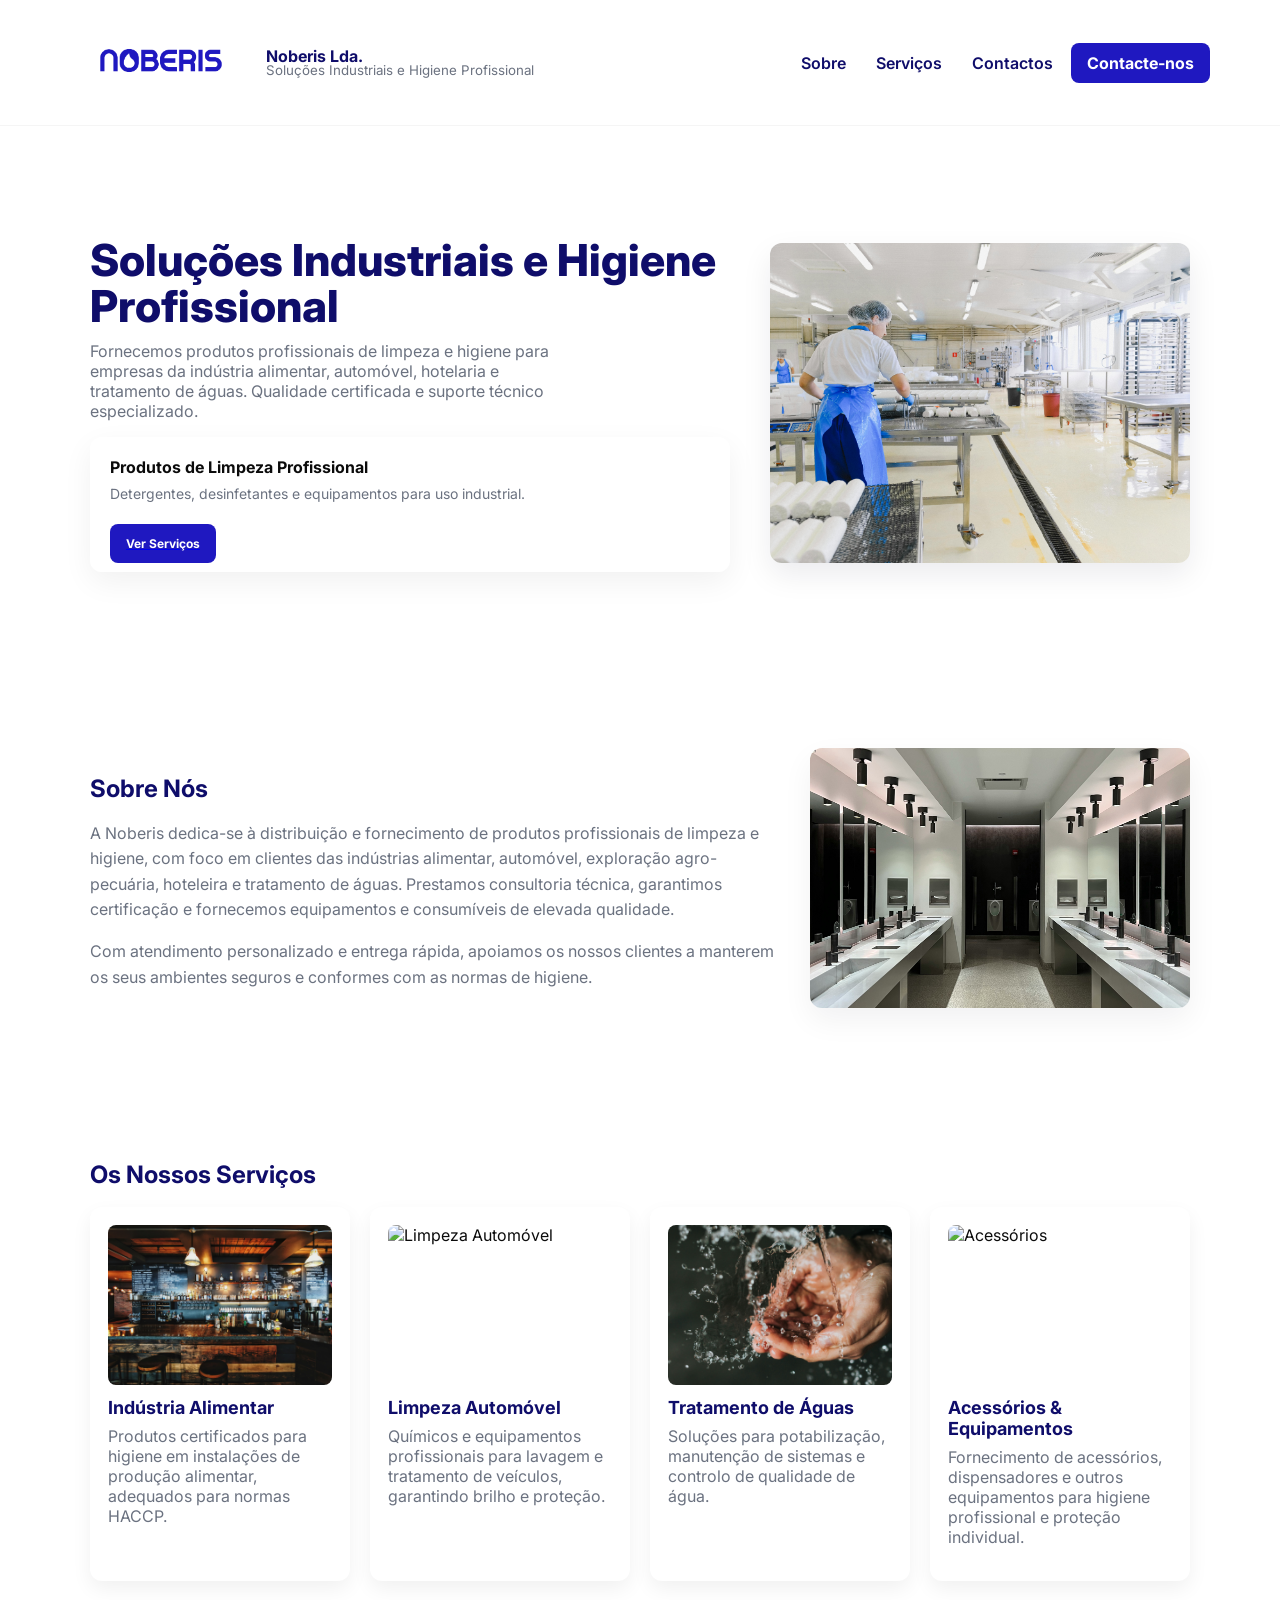
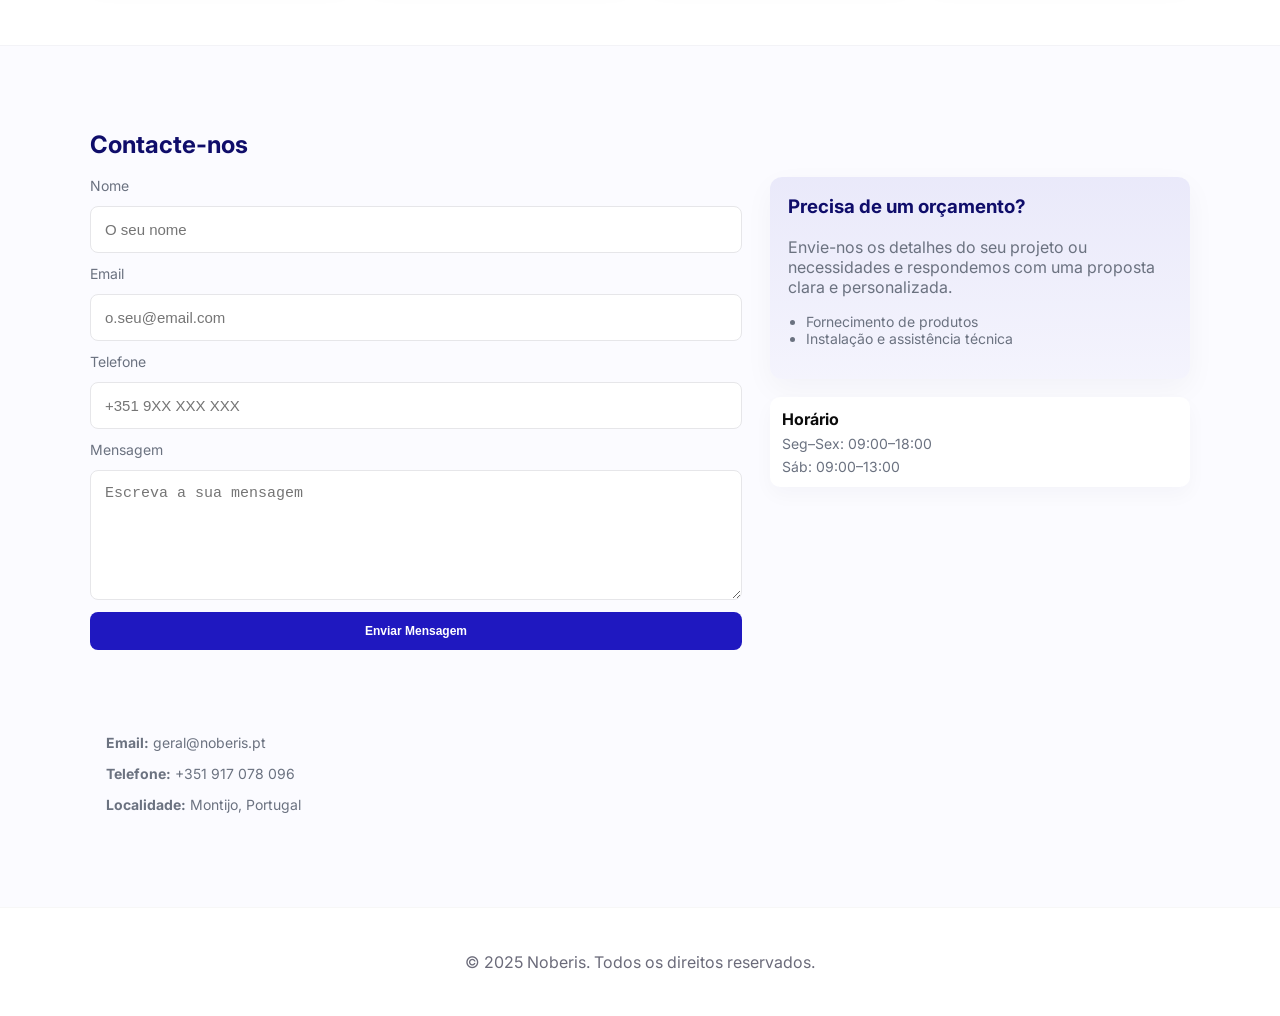
==== index.html @ a75d093e "first commit" ====
<!--<!DOCTYPE html>
<html lang="pt-PT">
  <head>
    <meta charset="UTF-8" />
    <meta name="viewport" content="width=device-width, initial-scale=1.0" />
    <title>Noberis - Início</title>
    <link
      rel="stylesheet"
      href="https://cdn.jsdelivr.net/npm/bootstrap@5.3.0/dist/css/bootstrap.min.css"
    />
    <link rel="stylesheet" href="style.css" />
  </head>
  <body>
    <nav class="navbar navbar-expand-lg">
      <div class="container-fluid">
        <a class="navbar-brand" href="#">
          <img src="imagens/logotipo.png" alt="Logo"
        /></a>
        <button
          class="navbar-toggler"
          type="button"
          data-bs-toggle="collapse"
          data-bs-target="#navbarNav"
          aria-controls="navbarNav"
          aria-expanded="false"
          aria-label="Toggle navigation"
        >
          <span class="navbar-toggler-icon"></span>
        </button>
        <div class="collapse navbar-collapse" id="navbarNav">
          <ul class="navbar-nav ms-auto">
            <li class="nav-item">
              <a class="nav-link" href="#">Sobre Nós</a>
            </li>
            <li class="nav-item" id="nav-btn">
              <a class="nav-link" href="#">Contacte-nos</a>
            </li>
          </ul>
        </div>
      </div>
    </nav>
    <main>
      <div class="row row-cols-1 row-cols-lg-3 align-items-stretch g-4 py-5">
        <div class="col">
          <a class="text-decoration-none" href="#">
            <div
              class="card card-cover h-100 overflow-hidden text-bg-dark rounded-5 shadow-lg"
              style="
                background-image: url('imagens/fabrica-queijos.jpg');
                background-size: cover;
              "
            >
              <div
                class="d-flex flex-column h-100 p-5 pb-3 text-white text-shadow-1"
              >
                <h3 class="pt-5 mt-5 mb-4 display-6 lh-1 fw-bold">
                  Indústria Alimentar
                </h3>
              </div>
            </div>
          </a>
        </div>

        <div class="col">
          <a class="text-decoration-none" href="#">
            <div
              class="card card-cover h-100 overflow-hidden text-bg-dark rounded-5 shadow-lg"
              style="
                background-image: url('imagens/alimentar.jpg');
                background-size: cover;
              "
            >
              <div
                class="d-flex flex-column h-100 p-5 pb-3 text-white text-shadow-1"
              >
                <h3 class="pt-5 mt-5 mb-4 display-6 lh-1 fw-bold">
                  Indústria Hoteleira e Restauração
                </h3>
              </div>
            </div>
          </a>
        </div>
        <div class="col">
          <a class="text-decoration-none" href="#">
            <div
              class="card card-cover h-100 overflow-hidden text-bg-dark rounded-5 shadow-lg"
              style="
                background-image: url('imagens/agua.jpg');
                background-size: cover;
              "
            >
              <div class="d-flex flex-column h-100 p-5 pb-3 text-shadow-1">
                <h3 class="pt-5 mt-5 mb-4 display-6 lh-1 fw-bold">
                  Tratamento de Águas
                </h3>
              </div>
            </div>
          </a>
        </div>
        <div class="col">
          <a class="text-decoration-none" href="#">
            <div
              class="card card-cover h-100 overflow-hidden text-bg-dark rounded-5 shadow-lg"
              style="
                background-image: url('imagens/car\ wash.jpg');
                background-size: cover;
              "
            >
              <div class="d-flex flex-column h-100 p-5 pb-3 text-shadow-1">
                <h3 class="pt-5 mt-5 mb-4 display-6 lh-1 fw-bold">
                  Limpeza Automóvel
                </h3>
              </div>
            </div>
          </a>
        </div>
        <div class="col">
          <a class="text-decoration-none" href="#">
            <div
              class="card card-cover h-100 overflow-hidden text-bg-dark rounded-5 shadow-lg"
              style="
                background-image: url('imagens/equipamento1.jpg');
                background-size: cover;
                background-position: center;
              "
            >
              <div class="d-flex flex-column h-100 p-5 pb-3 text-shadow-1">
                <h3 class="pt-5 mt-5 mb-4 display-6 lh-1 fw-bold">
                  Acessórios
                </h3>
              </div>
            </div>
          </a>
        </div>
      </div>
    </main>

    <script src="https://cdn.jsdelivr.net/npm/bootstrap@5.3.0/dist/js/bootstrap.bundle.min.js"></script>
  </body>
</html>-->

<!--
Noberis - Single Page Corporate Website
Built for: Noberis
Tagline: Soluções Industriais e Higiene Profissional
Primary color: #1f18c0
Services: Produtos de Limpeza Profissional, Indústria Alimentar, Limpeza Automóvel, Tratamento de Águas
Contact form: Ready for backend integration. See instructions below.

Instructions:
- This is a single-file HTML document (HTML + CSS + minimal JS).
- Replace placeholder images in /imagens/ with your real images. Filenames used: logotipo.png, fabrica-queijos.jpg, alimentar.jpg, carwash.jpg, agua.jpg, acessorios.jpg
- Contact form: by default, the form will POST to Formspree if you add your form endpoint. Look for FORM_ENDPOINT in the JS and in the form action. If you prefer a PHP backend, set the action to a server-side script (e.g., contact.php) and remove the JS fetch submit.
- To deploy: upload this file and the imagens/ folder to any static host (Netlify, Vercel, GitHub Pages) and add a serverless form handler or Formspree endpoint for email notifications.
-->

<!DOCTYPE html>
<html lang="pt-PT">
  <head>
    <meta charset="utf-8" />
    <meta name="viewport" content="width=device-width, initial-scale=1" />
    <title>Noberis - Soluções Industriais e Higiene Profissional</title>
    <meta
      name="description"
      content="Noberis — Produtos de Limpeza Profissional e Soluções Industriais. Tratamento de águas, indústria alimentar e limpeza automóvel."
    />

    <!-- Fonts -->
    <link rel="preconnect" href="https://fonts.gstatic.com" crossorigin />
    <link
      href="https://fonts.googleapis.com/css2?family=Inter:wght@300;400;600;700;800&display=swap"
      rel="stylesheet"
    />
    <link rel="stylesheet" href="style.css" />
    <link rel="icon" type="image/png" href="imagens/favicon.png" />
  </head>
  <body>
    <header>
      <div class="container nav">
        <div style="display: flex; align-items: center; gap: 14px">
          <a href="#"
            ><img src="imagens/logotipo.png" alt="Noberis logo" class="logo"
          /></a>
          <div style="display: flex; flex-direction: column; line-height: 1">
            <strong style="color: var(--accent)">Noberis Lda.</strong>
            <small class="muted"
              >Soluções Industriais e Higiene Profissional</small
            >
          </div>
        </div>

        <div class="nav-right">
          <nav aria-label="Primary">
            <a href="#sobre">Sobre</a>
            <a href="#servicos">Serviços</a>
            <a href="#contactos">Contactos</a>
          </nav>
          <a class="cta" href="#contactos">Contacte-nos</a>
        </div>
      </div>
    </header>

    <main>
      <section id="hero">
        <div class="container hero-grid">
          <div>
            <h1 class="hero-title">
              Soluções Industriais e Higiene Profissional
            </h1>
            <p class="hero-sub">
              Fornecemos produtos profissionais de limpeza e higiene para
              empresas da indústria alimentar, automóvel, hotelaria e tratamento
              de águas. Qualidade certificada e suporte técnico especializado.
            </p>

            <div class="hero-card">
              <p style="margin: 0">
                <strong>Produtos de Limpeza Profissional</strong>
              </p>
              <p class="small" style="margin-top: 8px; color: var(--muted)">
                Detergentes, desinfetantes e equipamentos para uso industrial.
              </p>
              <a href="#servicos" class="hero-cta"
                ><span class="btn">Ver Serviços</span></a
              >
            </div>
          </div>

          <div>
            <img
              src="imagens/fabrica-queijos.jpg"
              alt="Imagem de indústria"
              style="
                width: 100%;
                height: 320px;
                object-fit: cover;
                border-radius: 12px;
                box-shadow: 0 12px 30px rgba(8, 6, 40, 0.08);
              "
            />
          </div>
        </div>
      </section>

      <section id="sobre">
        <div class="container about">
          <div>
            <h2 class="section-title">Sobre Nós</h2>
            <p>
              A Noberis dedica-se à distribuição e fornecimento de produtos
              profissionais de limpeza e higiene, com foco em clientes das
              indústrias alimentar, automóvel, exploração agro-pecuária,
              hoteleira e tratamento de águas. Prestamos consultoria técnica,
              garantimos certificação e fornecemos equipamentos e consumíveis de
              elevada qualidade.
            </p>
            <p class="muted">
              Com atendimento personalizado e entrega rápida, apoiamos os nossos
              clientes a manterem os seus ambientes seguros e conformes com as
              normas de higiene.
            </p>
          </div>

          <div>
            <img
              src="imagens/equipamento1.jpg"
              alt="equipamentos"
              style="
                width: 100%;
                border-radius: 12px;
                object-fit: cover;
                height: 260px;
                box-shadow: 0 12px 30px rgba(8, 6, 40, 0.06);
              "
            />
          </div>
        </div>
      </section>

      <section id="servicos">
        <div class="container">
          <h2 class="section-title">Os Nossos Serviços</h2>
          <div class="grid">
            <article class="service">
              <img src="imagens/alimentar.jpg" alt="Indústria Alimentar" />
              <h3>Indústria Alimentar</h3>
              <p>
                Produtos certificados para higiene em instalações de produção
                alimentar, adequados para normas HACCP.
              </p>
            </article>

            <article class="service">
              <img src="imagens/carwash.jpg" alt="Limpeza Automóvel" />
              <h3>Limpeza Automóvel</h3>
              <p>
                Químicos e equipamentos profissionais para lavagem e tratamento
                de veículos, garantindo brilho e proteção.
              </p>
            </article>

            <article class="service">
              <img src="imagens/agua.jpg" alt="Tratamento de Águas" />
              <h3>Tratamento de Águas</h3>
              <p>
                Soluções para potabilização, manutenção de sistemas e controlo
                de qualidade de água.
              </p>
            </article>

            <article class="service">
              <img src="imagens/acessorios.jpg" alt="Acessórios" />
              <h3>Acessórios & Equipamentos</h3>
              <p>
                Fornecimento de acessórios, dispensadores e outros equipamentos
                para higiene profissional e proteção individual.
              </p>
            </article>
          </div>
        </div>
      </section>

      <section id="contactos">
        <div class="container">
          <h2 class="section-title">Contacte-nos</h2>
          <div class="contact-grid">
            <div>
              <form
                id="contact-form"
                method="POST"
                action="https://formspree.io/f/xvgvweoz"
              >
                <!-- Replace the action URL with your Formspree endpoint or server endpoint -->
                <label class="small">Nome</label>
                <input
                  type="text"
                  name="name"
                  id="name"
                  placeholder="O seu nome"
                  required
                />

                <label class="small">Email</label>
                <input
                  type="email"
                  name="email"
                  id="email"
                  placeholder="o.seu@email.com"
                  required
                />

                <label class="small">Telefone</label>
                <input
                  type="text"
                  name="phone"
                  id="phone"
                  placeholder="+351 9XX XXX XXX"
                />

                <label class="small">Mensagem</label>
                <textarea
                  name="message"
                  id="message"
                  placeholder="Escreva a sua mensagem"
                  required
                ></textarea>

                <button class="btn" type="submit">Enviar Mensagem</button>

                <p
                  id="form-status"
                  class="small"
                  style="margin-top: 8px; color: var(--muted)"
                ></p>
              </form>

              <div style="margin-top: 20px" class="contact-info small">
                <p><strong>Email:</strong> geral@noberis.pt</p>
                <p><strong>Telefone:</strong> +351 917 078 096</p>
                <p><strong>Localidade:</strong> Montijo, Portugal</p>
              </div>
            </div>

            <div>
              <div
                style="
                  background: linear-gradient(
                    180deg,
                    rgba(31, 24, 192, 0.08),
                    rgba(31, 24, 192, 0.03)
                  );
                  padding: 18px;
                  border-radius: 12px;
                  box-shadow: 0 10px 30px rgba(12, 12, 60, 0.04);
                "
              >
                <h3 style="margin-top: 0; color: var(--accent)">
                  Precisa de um orçamento?
                </h3>
                <p class="muted">
                  Envie-nos os detalhes do seu projeto ou necessidades e
                  respondemos com uma proposta clara e personalizada.
                </p>
                <ul
                  class="small"
                  style="
                    padding-left: 18px;
                    margin-top: 12px;
                    color: var(--muted);
                  "
                >
                  <li>Fornecimento de produtos</li>
                  <li>Instalação e assistência técnica</li>
                </ul>
              </div>

              <div
                style="
                  margin-top: 18px;
                  padding: 12px;
                  background: #fff;
                  border-radius: 10px;
                  box-shadow: 0 8px 20px rgba(12, 12, 60, 0.03);
                "
              >
                <p style="margin: 0"><strong>Horário</strong></p>
                <p class="small muted" style="margin: 6px 0 0">
                  Seg–Sex: 09:00–18:00
                </p>
                <p class="small muted" style="margin: 6px 0 0">
                  Sáb: 09:00–13:00
                </p>
              </div>
            </div>
          </div>
        </div>
      </section>
    </main>

    <footer>
      <div class="container">
        <p>© 2025 Noberis. Todos os direitos reservados.</p>
      </div>
    </footer>

    <script>
      const form = document.getElementById("contact-form");
      const status = document.getElementById("form-status");

      form.addEventListener("submit", async (e) => {
        e.preventDefault();
        status.textContent = "A enviar...";

        const formData = new FormData(form);
        const endpoint = form.action;

        try {
          const res = await fetch(endpoint, {
            method: "POST",
            headers: {
              Accept: "application/json",
            },
            body: formData,
          });

          if (res.ok) {
            status.textContent = "Mensagem enviada! Respondemos em breve.";
            form.reset();
          } else {
            const data = await res.json();
            status.textContent =
              data.error || "Ocorreu um erro. Tente novamente mais tarde.";
          }
        } catch (err) {
          console.error(err);
          status.textContent =
            "Não foi possível enviar. Verifique a ligação ou tente mais tarde.";
        }
      });
    </script>
  </body>
</html>
---- style.css ----
:root {
  --primary: #1f18c0;
  --accent: #0f0d6a;
  --muted: #6b7280;
  --bg: #ffffff;
  --card: #ffffff;
  --radius: 10px;
  --container: 1140px;
}
html {
  scroll-behavior: smooth;
}
* {
  box-sizing: border-box;
}

body {
  font-family: "Inter", system-ui, -apple-system, "Segoe UI", Roboto,
    "Helvetica Neue", Arial;
  margin: 0;
  color: #0b0b0b;
  background: var(--bg);
  -webkit-font-smoothing: antialiased;
  -moz-osx-font-smoothing: grayscale;
}

.container {
  width: 100%;
  max-width: var(--container);
  margin: 0 auto;
  padding: 0 20px;
}

/* NAVBAR */
header {
  position: sticky;
  top: 0;
  z-index: 60;
  background: rgba(255, 255, 255, 0.9);
  backdrop-filter: saturate(120%) blur(6px);
  border-bottom: 1px solid rgba(15, 15, 15, 0.04);
}

.nav {
  display: flex;
  align-items: center;
  justify-content: space-between;
  padding: 18px 0;
}

.logo {
  height: 85px;
}
nav a {
  margin-left: 26px;
  text-decoration: none;
  color: var(--accent);
  font-weight: 600;
  transition: 100ms;
}
nav a:hover {
  color: var(--bg);
  background-color: var(--primary);
  border-radius: 8px;
  padding: 9px;
  transition: 100ms;
}

.nav-right {
  display: flex;
  align-items: center;
}

.cta {
  background: var(--primary);
  color: #fff;
  padding: 10px 16px;
  border-radius: 8px;
  text-decoration: none;
  font-weight: 700;
  margin-left: 18px;
}

/* HERO */
#hero {
  min-height: 62vh;
  display: flex;
  align-items: center;
}

.hero-grid {
  display: grid;
  grid-template-columns: 1fr 420px;
  gap: 40px;
  align-items: center;
}

.hero-title {
  font-size: clamp(28px, 4vw, 44px);
  line-height: 1.03;
  margin: 0;
  color: var(--accent);
  font-weight: 800;
}

.hero-sub {
  margin-top: 12px;
  color: var(--muted);
  max-width: 48ch;
}

.hero-card {
  background: linear-gradient(
    180deg,
    rgba(255, 255, 255, 0.98),
    rgba(255, 255, 255, 0.9)
  );
  padding: 20px;
  border-radius: 12px;
  box-shadow: 0 10px 30px rgba(18, 18, 20, 0.06);
}

.hero-cta {
  display: inline-block;
  margin-top: 16px;
}

/* SERVICES */
#servicos {
  padding: 64px 0;
}

.section-title {
  font-weight: 700;
  color: var(--accent);
  margin-bottom: 18px;
}

.grid {
  display: grid;
  grid-template-columns: repeat(auto-fit, minmax(220px, 1fr));
  gap: 20px;
}

.service {
  background: var(--card);
  border-radius: 12px;
  padding: 18px;
  box-shadow: 0 8px 20px rgba(12, 13, 20, 0.06);
  display: flex;
  flex-direction: column;
  align-items: flex-start;
}

.service img {
  width: 100%;
  height: 160px;
  object-fit: cover;
  border-radius: 8px;
  margin-bottom: 12px;
}

.service h3 {
  margin: 0;
  font-size: 18px;
  color: var(--accent);
}

.service p {
  color: var(--muted);
  margin-top: 8px;
}

/* ABOUT */
#sobre {
  padding: 64px 0;
}

.about {
  display: grid;
  grid-template-columns: 1fr 380px;
  gap: 36px;
  align-items: center;
}

.about p {
  color: var(--muted);
  line-height: 1.6;
}

/* CONTACT */
#contactos {
  padding: 64px 0;
  background: #fbfbff;
  border-top: 1px solid rgba(0, 0, 0, 0.03);
}

.contact-grid {
  display: grid;
  grid-template-columns: 1fr 420px;
  gap: 28px;
}

form {
  display: flex;
  flex-direction: column;
  gap: 12px;
}

input,
textarea {
  padding: 14px;
  border-radius: 8px;
  border: 1px solid #e6e6e9;
  font-size: 15px;
}

textarea {
  min-height: 130px;
  resize: vertical;
}

.btn {
  background: var(--primary);
  color: #fff;
  padding: 12px 16px;
  border-radius: 8px;
  border: none;
  font-weight: 700;
  font-size: 12px;
  cursor: pointer;
  transition: 100ms;
}
.btn:hover {
  background-color: var(--bg);
  color: var(--primary);
  border: 2px solid var(--primary);
  transition: 100ms;
}

.contact-info {
  background: transparent;
  padding: 16px;
  border-radius: 8px;
}

.small {
  color: var(--muted);
  font-size: 14px;
}

/* FOOTER */
footer {
  padding: 28px 0;
  text-align: center;
  color: #6b6b7a;
  border-top: 1px solid rgba(0, 0, 0, 0.03);
}

/* RESPONSIVE */
@media (max-width: 900px) {
  .hero-grid,
  .contact-grid,
  .about {
    grid-template-columns: 1fr;
  }

  nav a {
    display: none;
  }

  .cta {
    display: none;
  }

  .logo {
    height: 40px;
  }

  .nav-right {
    gap: 10px;
  }
}

@media (max-width: 520px) {
  .hero-title {
    font-size: 26px;
  }
}

/* Utility */
.muted {
  color: var(--muted);
}
---- style.css ----
:root {
  --primary: #1f18c0;
  --accent: #0f0d6a;
  --muted: #6b7280;
  --bg: #ffffff;
  --card: #ffffff;
  --radius: 10px;
  --container: 1140px;
}
html {
  scroll-behavior: smooth;
}
* {
  box-sizing: border-box;
}

body {
  font-family: "Inter", system-ui, -apple-system, "Segoe UI", Roboto,
    "Helvetica Neue", Arial;
  margin: 0;
  color: #0b0b0b;
  background: var(--bg);
  -webkit-font-smoothing: antialiased;
  -moz-osx-font-smoothing: grayscale;
}

.container {
  width: 100%;
  max-width: var(--container);
  margin: 0 auto;
  padding: 0 20px;
}

/* NAVBAR */
header {
  position: sticky;
  top: 0;
  z-index: 60;
  background: rgba(255, 255, 255, 0.9);
  backdrop-filter: saturate(120%) blur(6px);
  border-bottom: 1px solid rgba(15, 15, 15, 0.04);
}

.nav {
  display: flex;
  align-items: center;
  justify-content: space-between;
  padding: 18px 0;
}

.logo {
  height: 85px;
}
nav a {
  margin-left: 26px;
  text-decoration: none;
  color: var(--accent);
  font-weight: 600;
  transition: 100ms;
}
nav a:hover {
  color: var(--bg);
  background-color: var(--primary);
  border-radius: 8px;
  padding: 9px;
  transition: 100ms;
}

.nav-right {
  display: flex;
  align-items: center;
}

.cta {
  background: var(--primary);
  color: #fff;
  padding: 10px 16px;
  border-radius: 8px;
  text-decoration: none;
  font-weight: 700;
  margin-left: 18px;
}

/* HERO */
#hero {
  min-height: 62vh;
  display: flex;
  align-items: center;
}

.hero-grid {
  display: grid;
  grid-template-columns: 1fr 420px;
  gap: 40px;
  align-items: center;
}

.hero-title {
  font-size: clamp(28px, 4vw, 44px);
  line-height: 1.03;
  margin: 0;
  color: var(--accent);
  font-weight: 800;
}

.hero-sub {
  margin-top: 12px;
  color: var(--muted);
  max-width: 48ch;
}

.hero-card {
  background: linear-gradient(
    180deg,
    rgba(255, 255, 255, 0.98),
    rgba(255, 255, 255, 0.9)
  );
  padding: 20px;
  border-radius: 12px;
  box-shadow: 0 10px 30px rgba(18, 18, 20, 0.06);
}

.hero-cta {
  display: inline-block;
  margin-top: 16px;
}

/* SERVICES */
#servicos {
  padding: 64px 0;
}

.section-title {
  font-weight: 700;
  color: var(--accent);
  margin-bottom: 18px;
}

.grid {
  display: grid;
  grid-template-columns: repeat(auto-fit, minmax(220px, 1fr));
  gap: 20px;
}

.service {
  background: var(--card);
  border-radius: 12px;
  padding: 18px;
  box-shadow: 0 8px 20px rgba(12, 13, 20, 0.06);
  display: flex;
  flex-direction: column;
  align-items: flex-start;
}

.service img {
  width: 100%;
  height: 160px;
  object-fit: cover;
  border-radius: 8px;
  margin-bottom: 12px;
}

.service h3 {
  margin: 0;
  font-size: 18px;
  color: var(--accent);
}

.service p {
  color: var(--muted);
  margin-top: 8px;
}

/* ABOUT */
#sobre {
  padding: 64px 0;
}

.about {
  display: grid;
  grid-template-columns: 1fr 380px;
  gap: 36px;
  align-items: center;
}

.about p {
  color: var(--muted);
  line-height: 1.6;
}

/* CONTACT */
#contactos {
  padding: 64px 0;
  background: #fbfbff;
  border-top: 1px solid rgba(0, 0, 0, 0.03);
}

.contact-grid {
  display: grid;
  grid-template-columns: 1fr 420px;
  gap: 28px;
}

form {
  display: flex;
  flex-direction: column;
  gap: 12px;
}

input,
textarea {
  padding: 14px;
  border-radius: 8px;
  border: 1px solid #e6e6e9;
  font-size: 15px;
}

textarea {
  min-height: 130px;
  resize: vertical;
}

.btn {
  background: var(--primary);
  color: #fff;
  padding: 12px 16px;
  border-radius: 8px;
  border: none;
  font-weight: 700;
  font-size: 12px;
  cursor: pointer;
  transition: 100ms;
}
.btn:hover {
  background-color: var(--bg);
  color: var(--primary);
  border: 2px solid var(--primary);
  transition: 100ms;
}

.contact-info {
  background: transparent;
  padding: 16px;
  border-radius: 8px;
}

.small {
  color: var(--muted);
  font-size: 14px;
}

/* FOOTER */
footer {
  padding: 28px 0;
  text-align: center;
  color: #6b6b7a;
  border-top: 1px solid rgba(0, 0, 0, 0.03);
}

/* RESPONSIVE */
@media (max-width: 900px) {
  .hero-grid,
  .contact-grid,
  .about {
    grid-template-columns: 1fr;
  }

  nav a {
    display: none;
  }

  .cta {
    display: none;
  }

  .logo {
    height: 40px;
  }

  .nav-right {
    gap: 10px;
  }
}

@media (max-width: 520px) {
  .hero-title {
    font-size: 26px;
  }
}

/* Utility */
.muted {
  color: var(--muted);
}
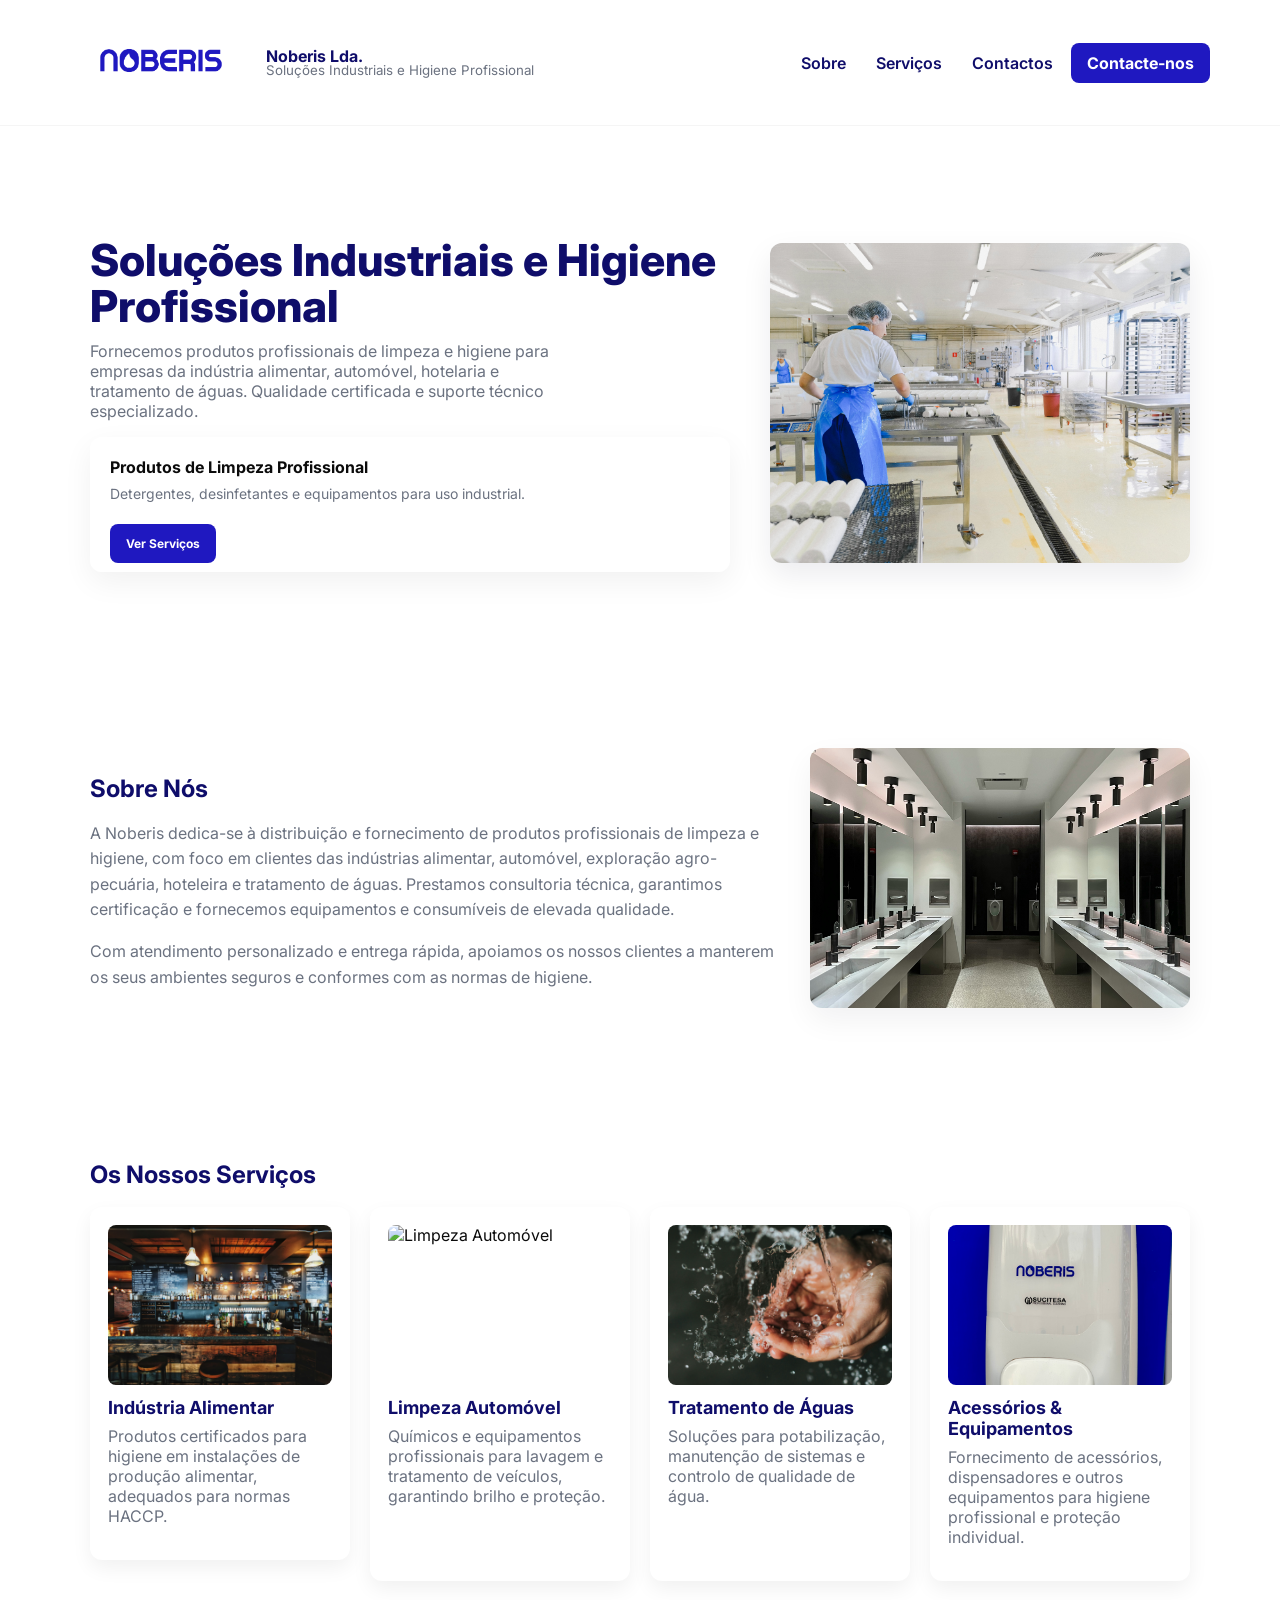
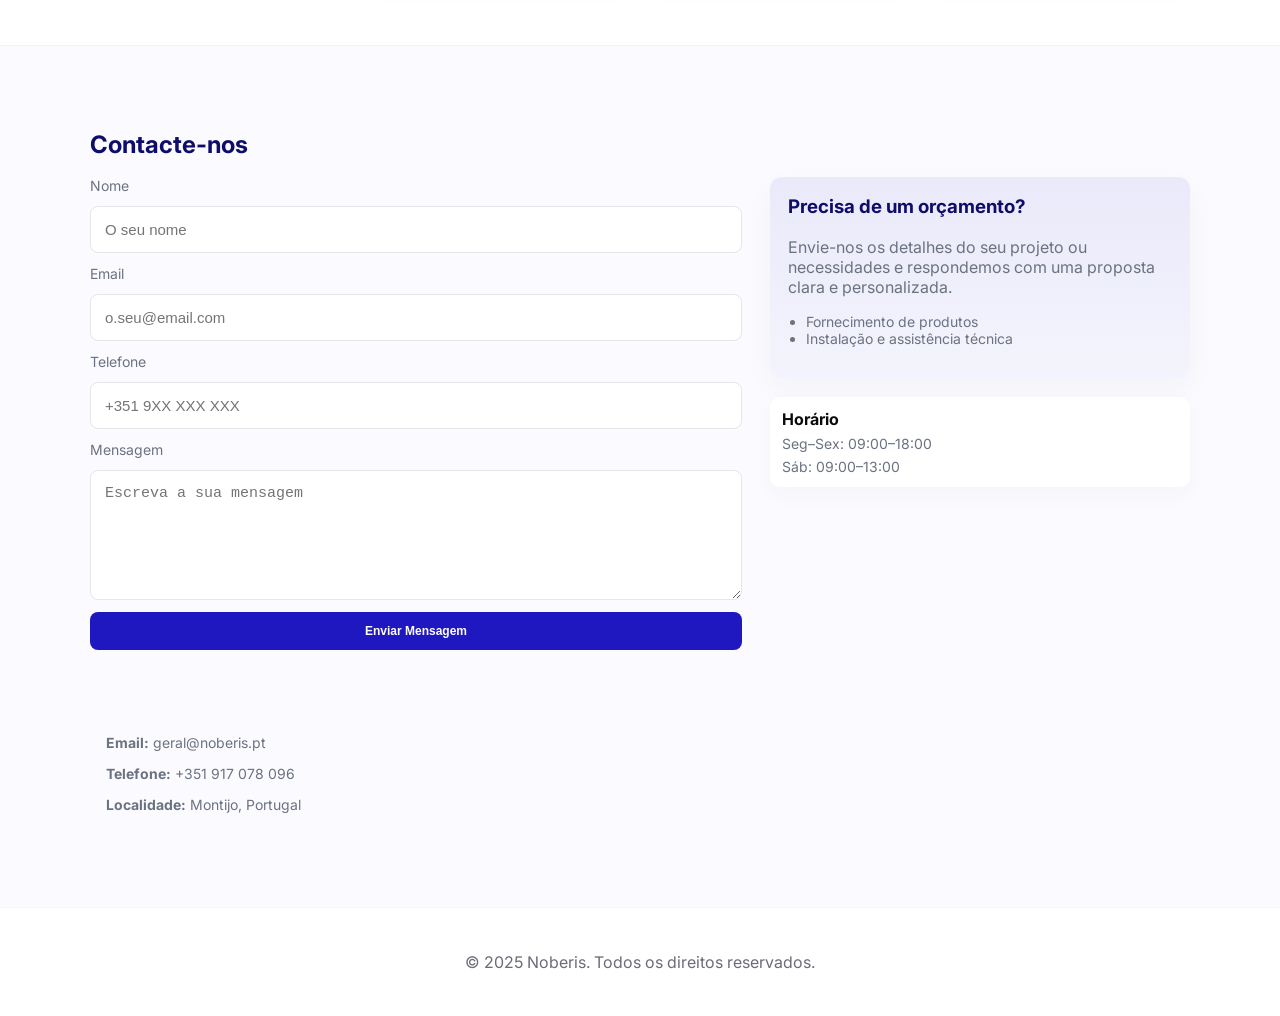
==== commit 99490049: "new page, food-ind, and some design pages" ====
--- a/index.html
+++ b/index.html
@@ -1,159 +1,3 @@
-<!--<!DOCTYPE html>
-<html lang="pt-PT">
-  <head>
-    <meta charset="UTF-8" />
-    <meta name="viewport" content="width=device-width, initial-scale=1.0" />
-    <title>Noberis - Início</title>
-    <link
-      rel="stylesheet"
-      href="https://cdn.jsdelivr.net/npm/bootstrap@5.3.0/dist/css/bootstrap.min.css"
-    />
-    <link rel="stylesheet" href="style.css" />
-  </head>
-  <body>
-    <nav class="navbar navbar-expand-lg">
-      <div class="container-fluid">
-        <a class="navbar-brand" href="#">
-          <img src="imagens/logotipo.png" alt="Logo"
-        /></a>
-        <button
-          class="navbar-toggler"
-          type="button"
-          data-bs-toggle="collapse"
-          data-bs-target="#navbarNav"
-          aria-controls="navbarNav"
-          aria-expanded="false"
-          aria-label="Toggle navigation"
-        >
-          <span class="navbar-toggler-icon"></span>
-        </button>
-        <div class="collapse navbar-collapse" id="navbarNav">
-          <ul class="navbar-nav ms-auto">
-            <li class="nav-item">
-              <a class="nav-link" href="#">Sobre Nós</a>
-            </li>
-            <li class="nav-item" id="nav-btn">
-              <a class="nav-link" href="#">Contacte-nos</a>
-            </li>
-          </ul>
-        </div>
-      </div>
-    </nav>
-    <main>
-      <div class="row row-cols-1 row-cols-lg-3 align-items-stretch g-4 py-5">
-        <div class="col">
-          <a class="text-decoration-none" href="#">
-            <div
-              class="card card-cover h-100 overflow-hidden text-bg-dark rounded-5 shadow-lg"
-              style="
-                background-image: url('imagens/fabrica-queijos.jpg');
-                background-size: cover;
-              "
-            >
-              <div
-                class="d-flex flex-column h-100 p-5 pb-3 text-white text-shadow-1"
-              >
-                <h3 class="pt-5 mt-5 mb-4 display-6 lh-1 fw-bold">
-                  Indústria Alimentar
-                </h3>
-              </div>
-            </div>
-          </a>
-        </div>
-
-        <div class="col">
-          <a class="text-decoration-none" href="#">
-            <div
-              class="card card-cover h-100 overflow-hidden text-bg-dark rounded-5 shadow-lg"
-              style="
-                background-image: url('imagens/alimentar.jpg');
-                background-size: cover;
-              "
-            >
-              <div
-                class="d-flex flex-column h-100 p-5 pb-3 text-white text-shadow-1"
-              >
-                <h3 class="pt-5 mt-5 mb-4 display-6 lh-1 fw-bold">
-                  Indústria Hoteleira e Restauração
-                </h3>
-              </div>
-            </div>
-          </a>
-        </div>
-        <div class="col">
-          <a class="text-decoration-none" href="#">
-            <div
-              class="card card-cover h-100 overflow-hidden text-bg-dark rounded-5 shadow-lg"
-              style="
-                background-image: url('imagens/agua.jpg');
-                background-size: cover;
-              "
-            >
-              <div class="d-flex flex-column h-100 p-5 pb-3 text-shadow-1">
-                <h3 class="pt-5 mt-5 mb-4 display-6 lh-1 fw-bold">
-                  Tratamento de Águas
-                </h3>
-              </div>
-            </div>
-          </a>
-        </div>
-        <div class="col">
-          <a class="text-decoration-none" href="#">
-            <div
-              class="card card-cover h-100 overflow-hidden text-bg-dark rounded-5 shadow-lg"
-              style="
-                background-image: url('imagens/car\ wash.jpg');
-                background-size: cover;
-              "
-            >
-              <div class="d-flex flex-column h-100 p-5 pb-3 text-shadow-1">
-                <h3 class="pt-5 mt-5 mb-4 display-6 lh-1 fw-bold">
-                  Limpeza Automóvel
-                </h3>
-              </div>
-            </div>
-          </a>
-        </div>
-        <div class="col">
-          <a class="text-decoration-none" href="#">
-            <div
-              class="card card-cover h-100 overflow-hidden text-bg-dark rounded-5 shadow-lg"
-              style="
-                background-image: url('imagens/equipamento1.jpg');
-                background-size: cover;
-                background-position: center;
-              "
-            >
-              <div class="d-flex flex-column h-100 p-5 pb-3 text-shadow-1">
-                <h3 class="pt-5 mt-5 mb-4 display-6 lh-1 fw-bold">
-                  Acessórios
-                </h3>
-              </div>
-            </div>
-          </a>
-        </div>
-      </div>
-    </main>
-
-    <script src="https://cdn.jsdelivr.net/npm/bootstrap@5.3.0/dist/js/bootstrap.bundle.min.js"></script>
-  </body>
-</html>-->
-
-<!--
-Noberis - Single Page Corporate Website
-Built for: Noberis
-Tagline: Soluções Industriais e Higiene Profissional
-Primary color: #1f18c0
-Services: Produtos de Limpeza Profissional, Indústria Alimentar, Limpeza Automóvel, Tratamento de Águas
-Contact form: Ready for backend integration. See instructions below.
-
-Instructions:
-- This is a single-file HTML document (HTML + CSS + minimal JS).
-- Replace placeholder images in /imagens/ with your real images. Filenames used: logotipo.png, fabrica-queijos.jpg, alimentar.jpg, carwash.jpg, agua.jpg, acessorios.jpg
-- Contact form: by default, the form will POST to Formspree if you add your form endpoint. Look for FORM_ENDPOINT in the JS and in the form action. If you prefer a PHP backend, set the action to a server-side script (e.g., contact.php) and remove the JS fetch submit.
-- To deploy: upload this file and the imagens/ folder to any static host (Netlify, Vercel, GitHub Pages) and add a serverless form handler or Formspree endpoint for email notifications.
--->
-
 <!DOCTYPE html>
 <html lang="pt-PT">
   <head>
@@ -281,14 +125,16 @@
         <div class="container">
           <h2 class="section-title">Os Nossos Serviços</h2>
           <div class="grid">
-            <article class="service">
-              <img src="imagens/alimentar.jpg" alt="Indústria Alimentar" />
-              <h3>Indústria Alimentar</h3>
-              <p>
-                Produtos certificados para higiene em instalações de produção
-                alimentar, adequados para normas HACCP.
-              </p>
-            </article>
+            <a href="food-ind.html"
+              ><article class="service">
+                <img src="imagens/alimentar.jpg" alt="Indústria Alimentar" />
+                <h3>Indústria Alimentar</h3>
+                <p>
+                  Produtos certificados para higiene em instalações de produção
+                  alimentar, adequados para normas HACCP.
+                </p>
+              </article></a
+            >
 
             <article class="service">
               <img src="imagens/carwash.jpg" alt="Limpeza Automóvel" />
@@ -309,7 +155,7 @@
             </article>
 
             <article class="service">
-              <img src="imagens/acessorios.jpg" alt="Acessórios" />
+              <img src="imagens/soap.jpg" alt="Acessórios" />
               <h3>Acessórios & Equipamentos</h3>
               <p>
                 Fornecimento de acessórios, dispensadores e outros equipamentos
--- a/style.css
+++ b/style.css
@@ -292,3 +292,39 @@
 .muted {
   color: var(--muted);
 }
+
+a {
+  text-decoration: none;
+}
+
+.categoria-header h1,
+.product-card h4 {
+  margin: 0;
+  font-size: 18px;
+  color: var(--accent);
+}
+.categoria-header p,
+.product-card p {
+  color: var(--muted);
+}
+.product-card {
+  height: 100%;
+  display: flex;
+  flex-direction: column;
+}
+
+.product-card h4 {
+  min-height: 50px; /* Garante títulos alinhados */
+}
+
+.product-card p.text-muted {
+  flex-grow: 1; /* Empurra o conteúdo para ocupar espaço */
+}
+
+.product-img {
+  width: 100%;
+  max-height: 450px;
+  object-fit: contain;
+  border-radius: 12px;
+  background: #f7f7f7;
+}
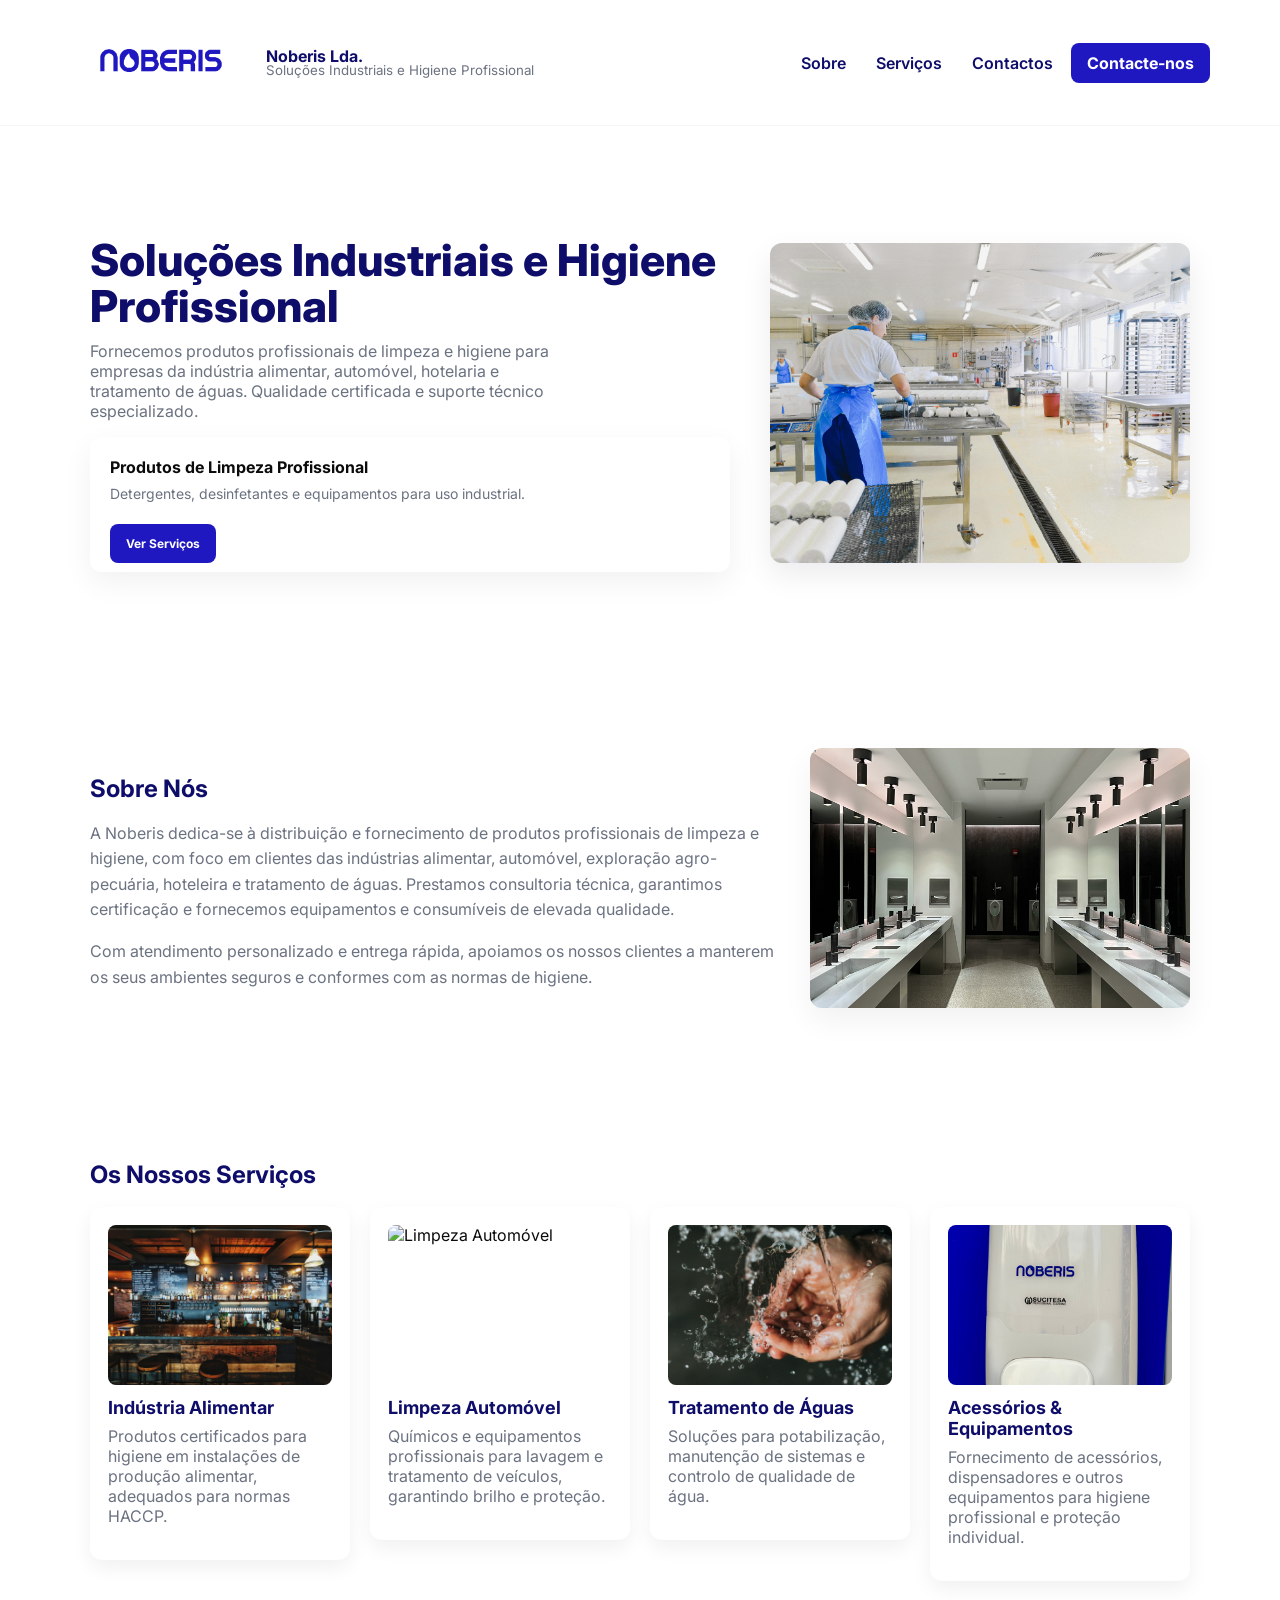
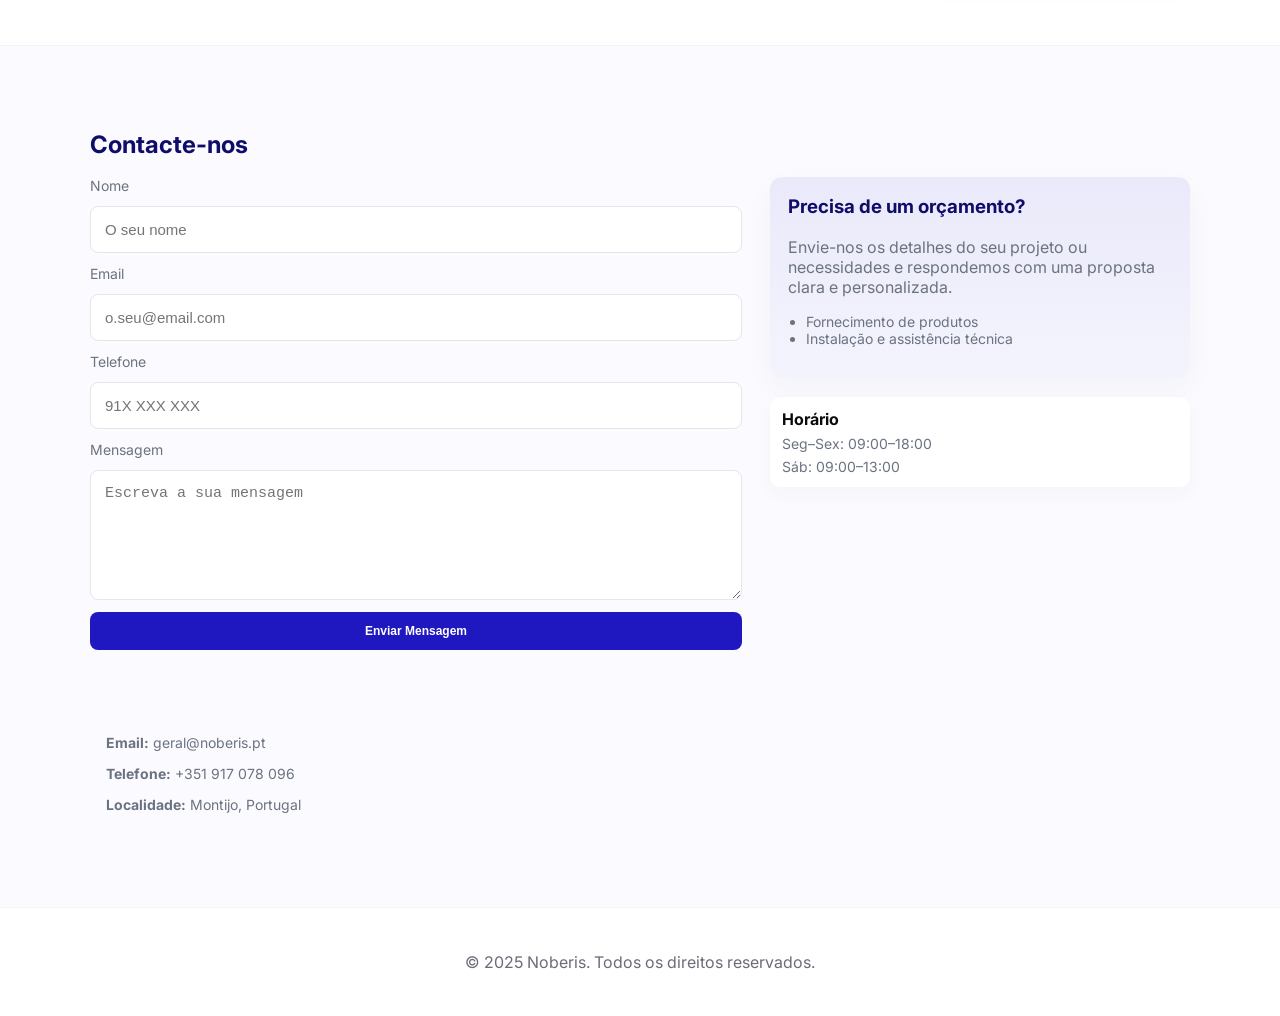
==== commit 98974599: "new pages on services but not completed" ====
--- a/index.html
+++ b/index.html
@@ -125,7 +125,7 @@
         <div class="container">
           <h2 class="section-title">Os Nossos Serviços</h2>
           <div class="grid">
-            <a href="food-ind.html"
+            <a href="food-ind.html" class="service-link"
               ><article class="service">
                 <img src="imagens/alimentar.jpg" alt="Indústria Alimentar" />
                 <h3>Indústria Alimentar</h3>
@@ -136,32 +136,38 @@
               </article></a
             >
 
-            <article class="service">
-              <img src="imagens/carwash.jpg" alt="Limpeza Automóvel" />
-              <h3>Limpeza Automóvel</h3>
-              <p>
-                Químicos e equipamentos profissionais para lavagem e tratamento
-                de veículos, garantindo brilho e proteção.
-              </p>
-            </article>
-
-            <article class="service">
-              <img src="imagens/agua.jpg" alt="Tratamento de Águas" />
-              <h3>Tratamento de Águas</h3>
-              <p>
-                Soluções para potabilização, manutenção de sistemas e controlo
-                de qualidade de água.
-              </p>
-            </article>
-
-            <article class="service">
-              <img src="imagens/soap.jpg" alt="Acessórios" />
-              <h3>Acessórios & Equipamentos</h3>
-              <p>
-                Fornecimento de acessórios, dispensadores e outros equipamentos
-                para higiene profissional e proteção individual.
-              </p>
-            </article>
+            <a href="food-ind.html" class="service-link"
+              ><article class="service">
+                <img src="imagens/carwash.jpg" alt="Limpeza Automóvel" />
+                <h3>Limpeza Automóvel</h3>
+                <p>
+                  Químicos e equipamentos profissionais para lavagem e
+                  tratamento de veículos, garantindo brilho e proteção.
+                </p>
+              </article></a
+            >
+
+            <a href="food-ind.html" class="service-link"
+              ><article class="service">
+                <img src="imagens/agua.jpg" alt="Tratamento de Águas" />
+                <h3>Tratamento de Águas</h3>
+                <p>
+                  Soluções para potabilização, manutenção de sistemas e controlo
+                  de qualidade de água.
+                </p>
+              </article></a
+            >
+
+            <a href="food-ind.html" class="service-link"
+              ><article class="service">
+                <img src="imagens/soap.jpg" alt="Acessórios" />
+                <h3>Acessórios & Equipamentos</h3>
+                <p>
+                  Fornecimento de acessórios, dispensadores e outros
+                  equipamentos para higiene profissional e proteção individual.
+                </p>
+              </article></a
+            >
           </div>
         </div>
       </section>
@@ -200,7 +206,7 @@
                   type="text"
                   name="phone"
                   id="phone"
-                  placeholder="+351 9XX XXX XXX"
+                  placeholder="91X XXX XXX"
                 />
 
                 <label class="small">Mensagem</label>
--- a/style.css
+++ b/style.css
@@ -150,6 +150,19 @@
   display: flex;
   flex-direction: column;
   align-items: flex-start;
+  transition: 100ms;
+}
+
+.service-link {
+  text-decoration: none;
+  color: inherit;
+  display: block;
+}
+
+.service-link:hover .service {
+  transform: translateY(-6px);
+  box-shadow: 0 14px 30px rgba(12, 13, 20, 0.12);
+  transition: 200ms;
 }
 
 .service img {
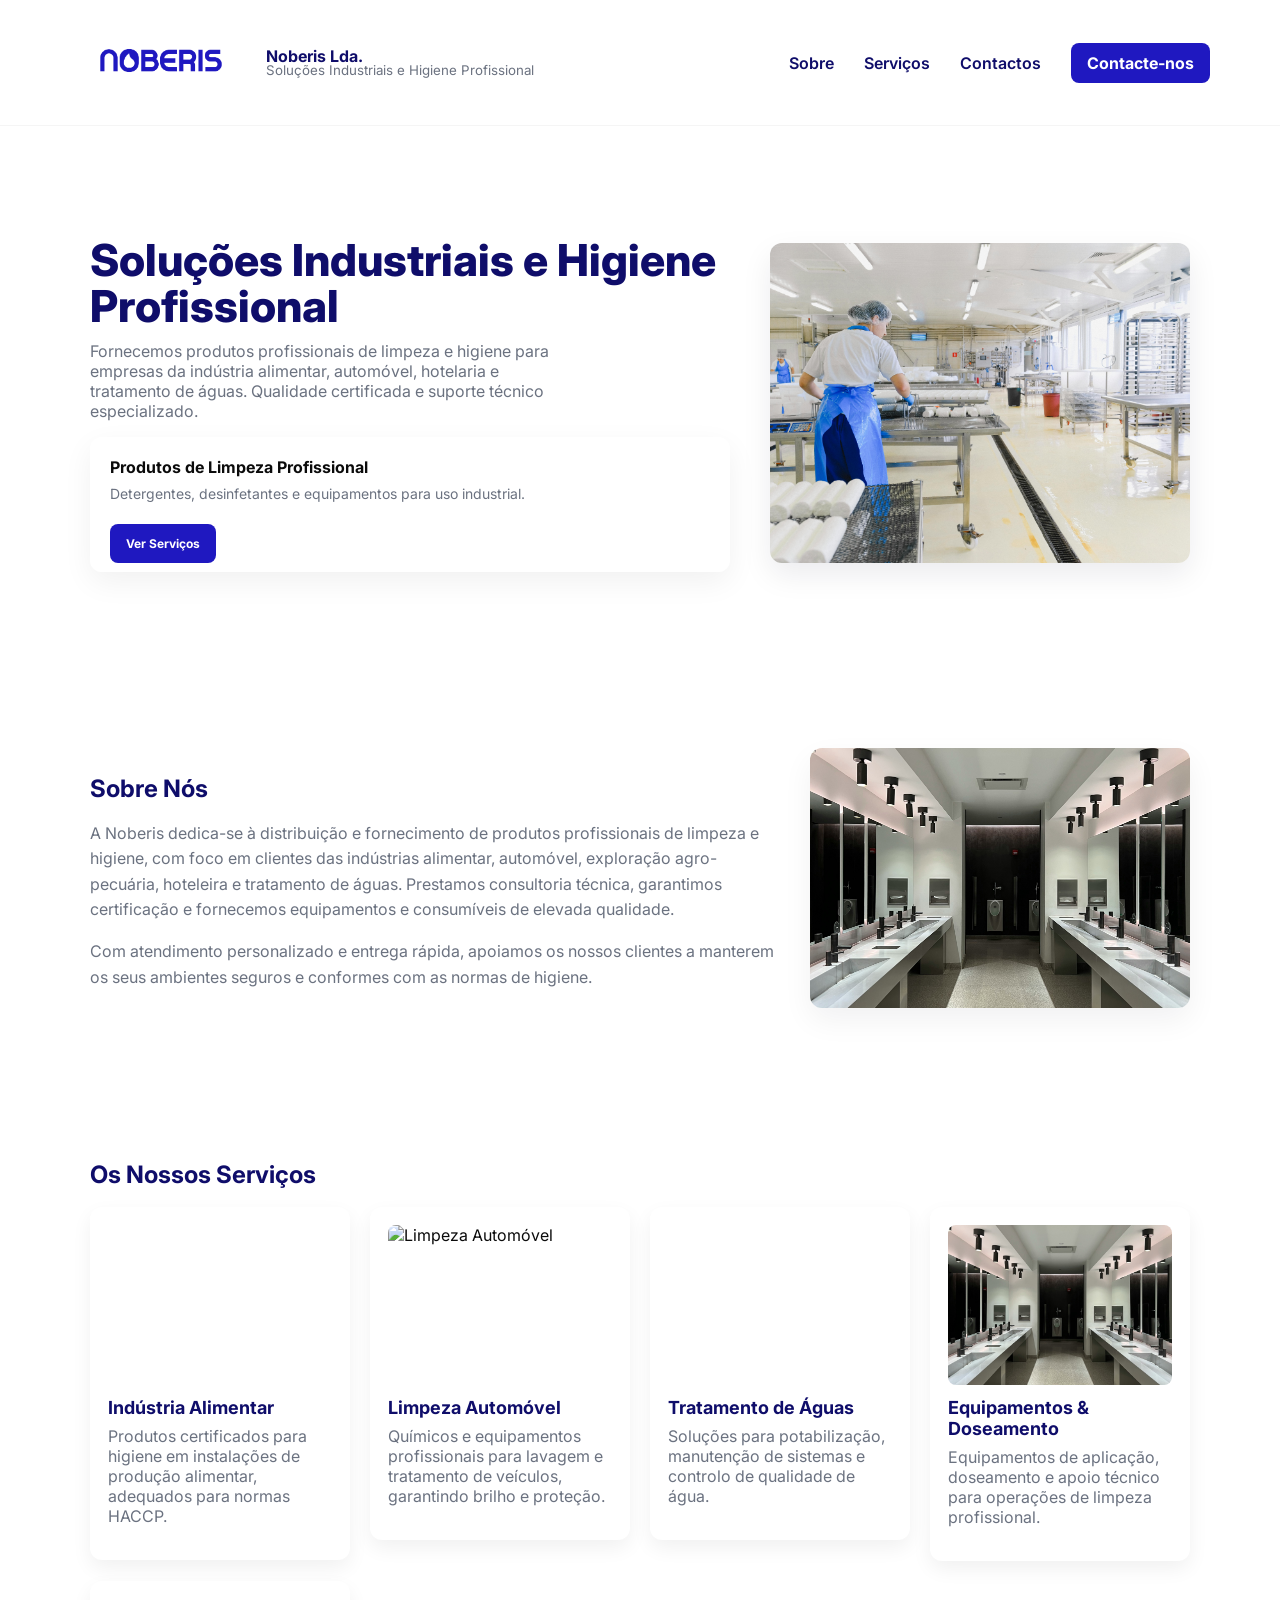
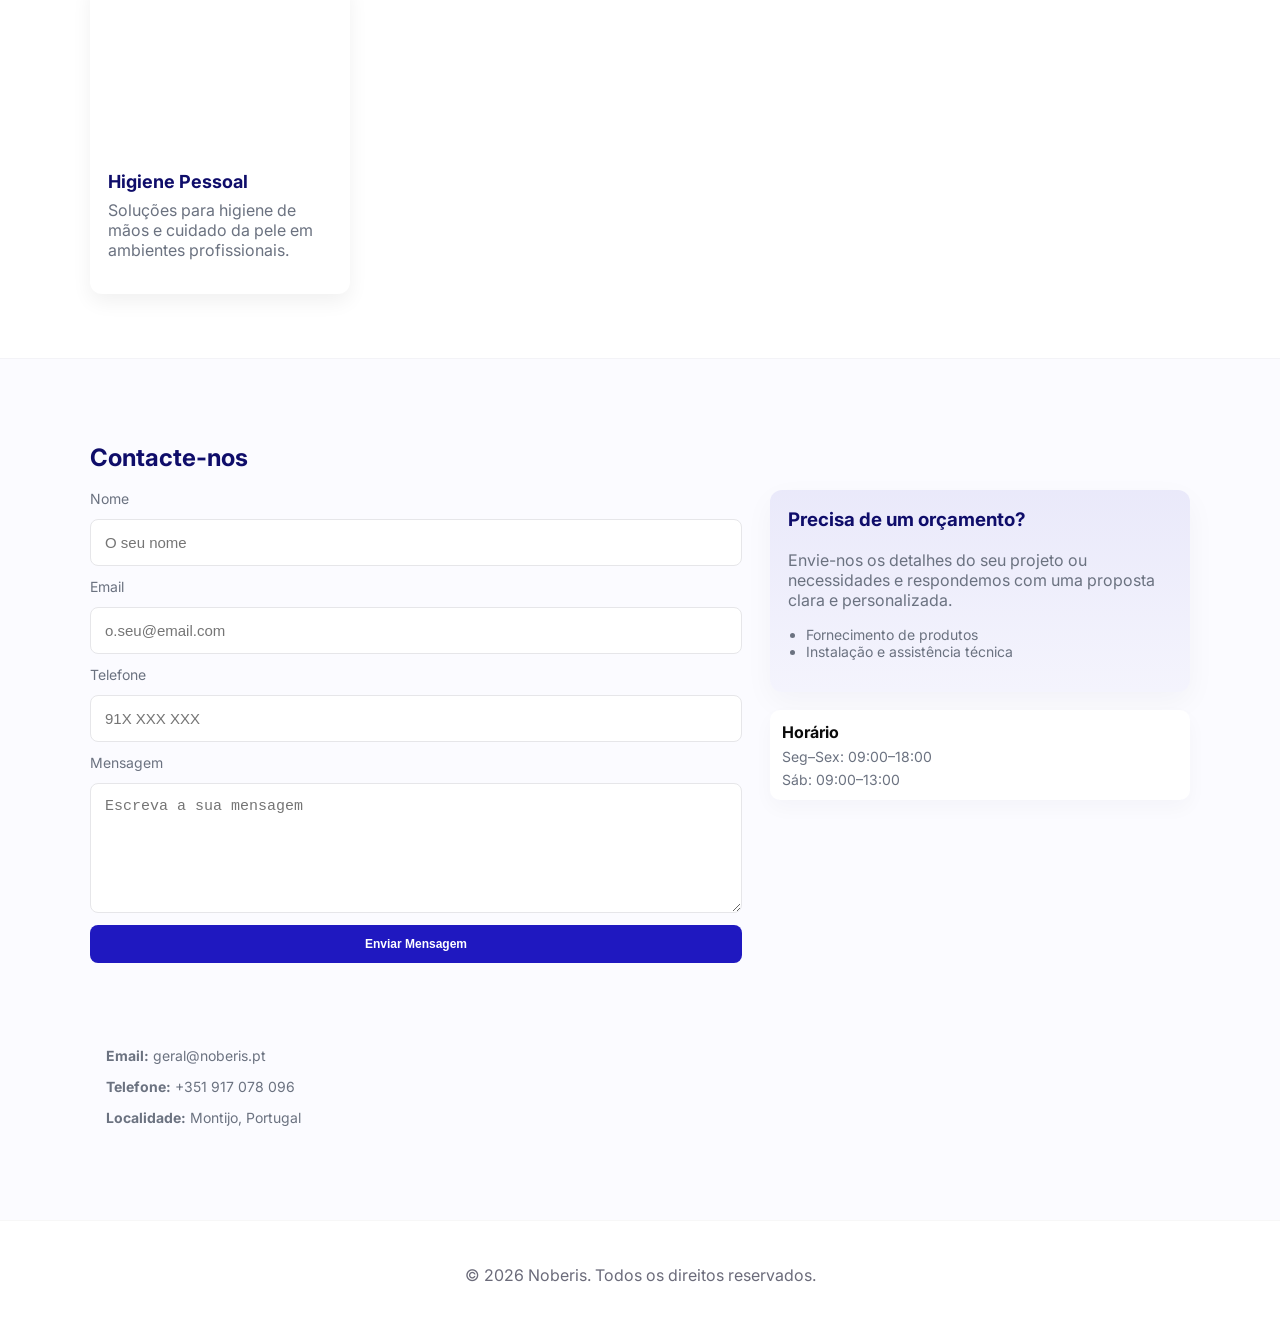
==== commit a9bc792e: "new category, mobile optimization" ====
--- a/index.html
+++ b/index.html
@@ -19,7 +19,7 @@
     <link rel="icon" type="image/png" href="imagens/favicon.png" />
   </head>
   <body>
-    <header>
+    <header class="site-header">
       <div class="container nav">
         <div style="display: flex; align-items: center; gap: 14px">
           <a href="#"
@@ -74,6 +74,8 @@
             <img
               src="imagens/fabrica-queijos.jpg"
               alt="Imagem de indústria"
+              loading="lazy"
+              decoding="async"
               style="
                 width: 100%;
                 height: 320px;
@@ -109,6 +111,8 @@
             <img
               src="imagens/equipamento1.jpg"
               alt="equipamentos"
+              loading="lazy"
+              decoding="async"
               style="
                 width: 100%;
                 border-radius: 12px;
@@ -127,7 +131,12 @@
           <div class="grid">
             <a href="food-ind.html" class="service-link"
               ><article class="service">
-                <img src="imagens/alimentar.jpg" alt="Indústria Alimentar" />
+                <img
+                  src="imagens/alimentar.jpg"
+                  alt="Indústria Alimentar"
+                  loading="lazy"
+                  decoding="async"
+                />
                 <h3>Indústria Alimentar</h3>
                 <p>
                   Produtos certificados para higiene em instalações de produção
@@ -136,9 +145,14 @@
               </article></a
             >
 
-            <a href="food-ind.html" class="service-link"
-              ><article class="service">
-                <img src="imagens/carwash.jpg" alt="Limpeza Automóvel" />
+            <a href="car-clean.html" class="service-link"
+              ><article class="service">
+                <img
+                  src="imagens/carwash.jpg"
+                  alt="Limpeza Automóvel"
+                  loading="lazy"
+                  decoding="async"
+                />
                 <h3>Limpeza Automóvel</h3>
                 <p>
                   Químicos e equipamentos profissionais para lavagem e
@@ -147,9 +161,14 @@
               </article></a
             >
 
-            <a href="food-ind.html" class="service-link"
-              ><article class="service">
-                <img src="imagens/agua.jpg" alt="Tratamento de Águas" />
+            <a href="water-treatment.html" class="service-link"
+              ><article class="service">
+                <img
+                  src="imagens/agua.jpg"
+                  alt="Tratamento de Águas"
+                  loading="lazy"
+                  decoding="async"
+                />
                 <h3>Tratamento de Águas</h3>
                 <p>
                   Soluções para potabilização, manutenção de sistemas e controlo
@@ -158,13 +177,34 @@
               </article></a
             >
 
-            <a href="food-ind.html" class="service-link"
-              ><article class="service">
-                <img src="imagens/soap.jpg" alt="Acessórios" />
-                <h3>Acessórios & Equipamentos</h3>
-                <p>
-                  Fornecimento de acessórios, dispensadores e outros
-                  equipamentos para higiene profissional e proteção individual.
+            <a href="accessories.html" class="service-link"
+              ><article class="service">
+                <img
+                  src="imagens/equipamento1.jpg"
+                  alt="Equipamentos"
+                  loading="lazy"
+                  decoding="async"
+                />
+                <h3>Equipamentos & Doseamento</h3>
+                <p>
+                  Equipamentos de aplicação, doseamento e apoio técnico para
+                  operações de limpeza profissional.
+                </p>
+              </article></a
+            >
+
+            <a href="higiene-pessoal.html" class="service-link"
+              ><article class="service">
+                <img
+                  src="imagens/soap.jpg"
+                  alt="Higiene Pessoal"
+                  loading="lazy"
+                  decoding="async"
+                />
+                <h3>Higiene Pessoal</h3>
+                <p>
+                  Soluções para higiene de mãos e cuidado da pele em ambientes
+                  profissionais.
                 </p>
               </article></a
             >
@@ -183,33 +223,36 @@
                 action="https://formspree.io/f/xvgvweoz"
               >
                 <!-- Replace the action URL with your Formspree endpoint or server endpoint -->
-                <label class="small">Nome</label>
+                <label class="small" for="name">Nome</label>
                 <input
                   type="text"
                   name="name"
                   id="name"
+                  autocomplete="name"
                   placeholder="O seu nome"
                   required
                 />
 
-                <label class="small">Email</label>
+                <label class="small" for="email">Email</label>
                 <input
                   type="email"
                   name="email"
                   id="email"
+                  autocomplete="email"
                   placeholder="o.seu@email.com"
                   required
                 />
 
-                <label class="small">Telefone</label>
+                <label class="small" for="phone">Telefone</label>
                 <input
                   type="text"
                   name="phone"
                   id="phone"
+                  autocomplete="tel"
                   placeholder="91X XXX XXX"
                 />
 
-                <label class="small">Mensagem</label>
+                <label class="small" for="message">Mensagem</label>
                 <textarea
                   name="message"
                   id="message"
@@ -222,6 +265,7 @@
                 <p
                   id="form-status"
                   class="small"
+                  aria-live="polite"
                   style="margin-top: 8px; color: var(--muted)"
                 ></p>
               </form>
@@ -291,7 +335,7 @@
 
     <footer>
       <div class="container">
-        <p>© 2025 Noberis. Todos os direitos reservados.</p>
+        <p>© 2026 Noberis. Todos os direitos reservados.</p>
       </div>
     </footer>
 
--- a/style.css
+++ b/style.css
@@ -32,7 +32,7 @@
 }
 
 /* NAVBAR */
-header {
+.site-header {
   position: sticky;
   top: 0;
   z-index: 60;
@@ -69,6 +69,7 @@
 .nav-right {
   display: flex;
   align-items: center;
+  gap: 12px;
 }
 
 .cta {
@@ -278,20 +279,41 @@
     grid-template-columns: 1fr;
   }
 
+  .nav {
+    flex-wrap: wrap;
+    gap: 12px;
+  }
+
+  .nav-right {
+    width: 100%;
+    justify-content: flex-end;
+    gap: 8px;
+  }
+
+  nav {
+    display: flex;
+    flex-wrap: wrap;
+    justify-content: flex-end;
+    gap: 8px;
+  }
+
   nav a {
-    display: none;
+    display: inline-block;
+    margin-left: 0;
+    font-size: 14px;
+    padding: 6px 8px;
+    border-radius: 6px;
   }
 
   .cta {
-    display: none;
+    display: inline-block;
+    margin-left: 0;
+    padding: 8px 12px;
+    font-size: 12px;
   }
 
   .logo {
-    height: 40px;
-  }
-
-  .nav-right {
-    gap: 10px;
+    height: 52px;
   }
 }
 
@@ -332,6 +354,10 @@
 
 .product-card p.text-muted {
   flex-grow: 1; /* Empurra o conteúdo para ocupar espaço */
+}
+
+.product-card .btn {
+  margin-top: auto;
 }
 
 .product-img {
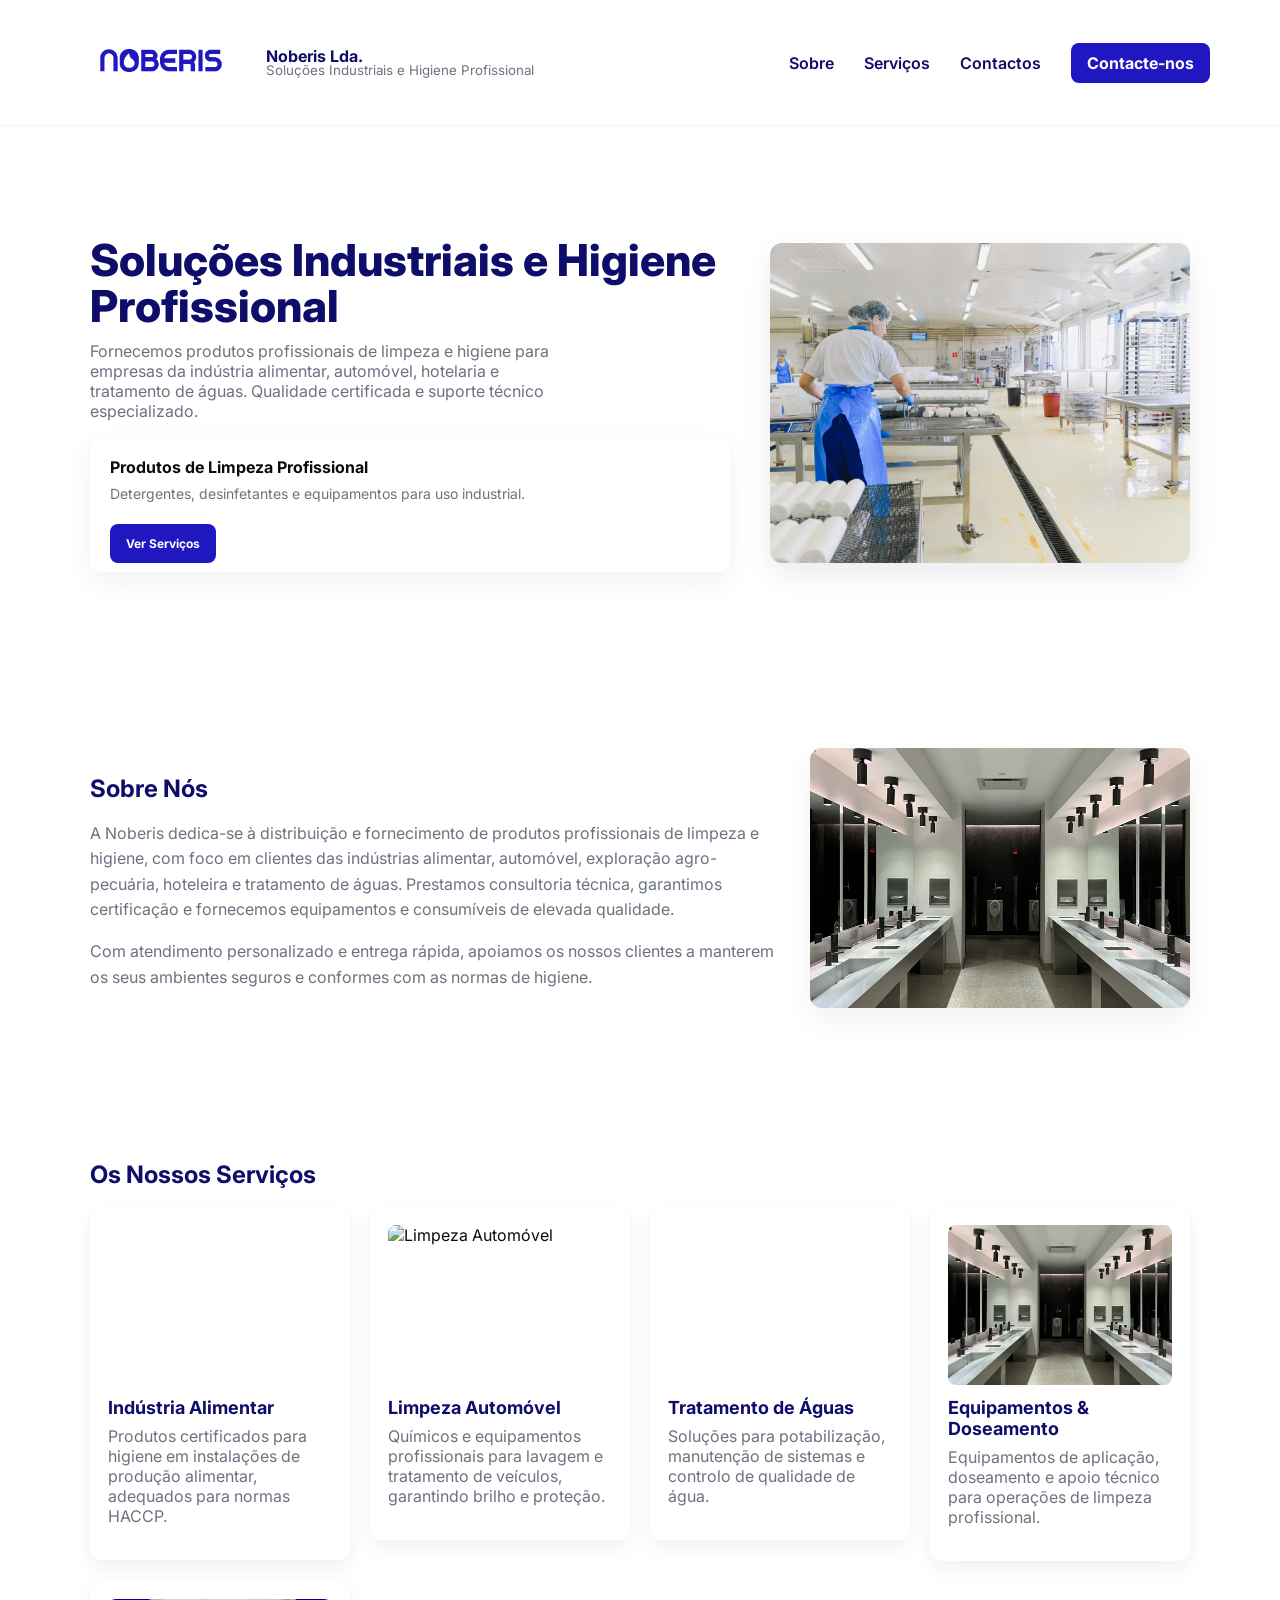
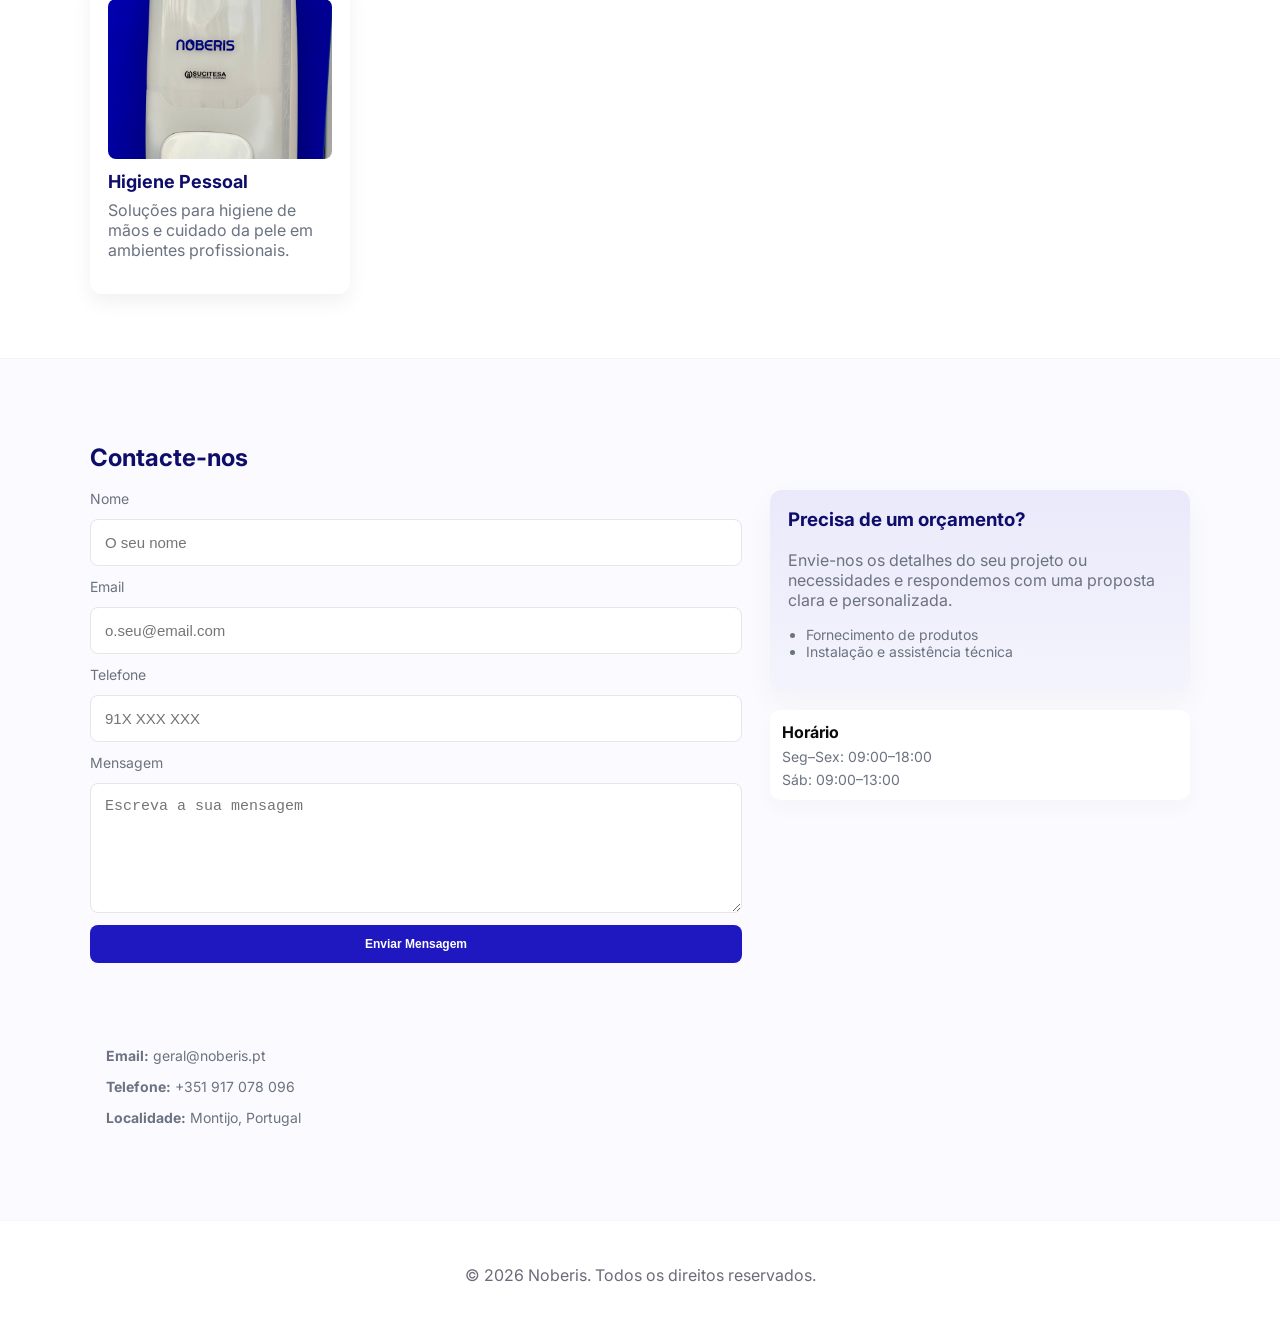
==== commit 083931ba: "add products and organized css file" ====
--- a/index.html
+++ b/index.html
@@ -76,13 +76,7 @@
               alt="Imagem de indústria"
               loading="lazy"
               decoding="async"
-              style="
-                width: 100%;
-                height: 320px;
-                object-fit: cover;
-                border-radius: 12px;
-                box-shadow: 0 12px 30px rgba(8, 6, 40, 0.08);
-              "
+              class="hero-image"
             />
           </div>
         </div>
@@ -113,13 +107,7 @@
               alt="equipamentos"
               loading="lazy"
               decoding="async"
-              style="
-                width: 100%;
-                border-radius: 12px;
-                object-fit: cover;
-                height: 260px;
-                box-shadow: 0 12px 30px rgba(8, 6, 40, 0.06);
-              "
+              class="about-image"
             />
           </div>
         </div>
--- a/style.css
+++ b/style.css
@@ -7,17 +7,19 @@
   --radius: 10px;
   --container: 1140px;
 }
+
 html {
   scroll-behavior: smooth;
 }
+
 * {
   box-sizing: border-box;
 }
 
 body {
-  font-family: "Inter", system-ui, -apple-system, "Segoe UI", Roboto,
-    "Helvetica Neue", Arial;
   margin: 0;
+  overflow-x: hidden;
+  font-family: "Inter", system-ui, -apple-system, "Segoe UI", Roboto, "Helvetica Neue", Arial;
   color: #0b0b0b;
   background: var(--bg);
   -webkit-font-smoothing: antialiased;
@@ -31,7 +33,7 @@
   padding: 0 20px;
 }
 
-/* NAVBAR */
+/* ==================== NAVBAR ==================== */
 .site-header {
   position: sticky;
   top: 0;
@@ -45,24 +47,27 @@
   display: flex;
   align-items: center;
   justify-content: space-between;
+  gap: 24px;
   padding: 18px 0;
 }
 
 .logo {
   height: 85px;
 }
+
 nav a {
   margin-left: 26px;
+  font-weight: 600;
   text-decoration: none;
   color: var(--accent);
-  font-weight: 600;
   transition: 100ms;
 }
+
 nav a:hover {
+  padding: 9px;
   color: var(--bg);
   background-color: var(--primary);
   border-radius: 8px;
-  padding: 9px;
   transition: 100ms;
 }
 
@@ -73,50 +78,46 @@
 }
 
 .cta {
+  margin-left: 18px;
+  padding: 10px 16px;
+  font-weight: 700;
+  text-decoration: none;
+  color: #fff;
   background: var(--primary);
-  color: #fff;
-  padding: 10px 16px;
   border-radius: 8px;
-  text-decoration: none;
-  font-weight: 700;
-  margin-left: 18px;
-}
-
-/* HERO */
+}
+
+/* ==================== HERO ==================== */
 #hero {
-  min-height: 62vh;
   display: flex;
   align-items: center;
+  min-height: 62vh;
 }
 
 .hero-grid {
   display: grid;
   grid-template-columns: 1fr 420px;
+  align-items: center;
   gap: 40px;
-  align-items: center;
 }
 
 .hero-title {
+  margin: 0;
   font-size: clamp(28px, 4vw, 44px);
+  font-weight: 800;
   line-height: 1.03;
-  margin: 0;
   color: var(--accent);
-  font-weight: 800;
 }
 
 .hero-sub {
+  max-width: 48ch;
   margin-top: 12px;
   color: var(--muted);
-  max-width: 48ch;
 }
 
 .hero-card {
-  background: linear-gradient(
-    180deg,
-    rgba(255, 255, 255, 0.98),
-    rgba(255, 255, 255, 0.9)
-  );
   padding: 20px;
+  background: linear-gradient(180deg, rgba(255, 255, 255, 0.98), rgba(255, 255, 255, 0.9));
   border-radius: 12px;
   box-shadow: 0 10px 30px rgba(18, 18, 20, 0.06);
 }
@@ -126,15 +127,23 @@
   margin-top: 16px;
 }
 
-/* SERVICES */
+.hero-image {
+  width: 100%;
+  height: 320px;
+  object-fit: cover;
+  border-radius: 12px;
+  box-shadow: 0 12px 30px rgba(8, 6, 40, 0.08);
+}
+
+/* ==================== SERVICES ==================== */
 #servicos {
   padding: 64px 0;
 }
 
 .section-title {
+  margin-bottom: 18px;
   font-weight: 700;
   color: var(--accent);
-  margin-bottom: 18px;
 }
 
 .grid {
@@ -144,20 +153,20 @@
 }
 
 .service {
-  background: var(--card);
-  border-radius: 12px;
-  padding: 18px;
-  box-shadow: 0 8px 20px rgba(12, 13, 20, 0.06);
   display: flex;
   flex-direction: column;
   align-items: flex-start;
+  padding: 18px;
+  background: var(--card);
+  border-radius: 12px;
+  box-shadow: 0 8px 20px rgba(12, 13, 20, 0.06);
   transition: 100ms;
 }
 
 .service-link {
+  display: block;
   text-decoration: none;
   color: inherit;
-  display: block;
 }
 
 .service-link:hover .service {
@@ -169,9 +178,9 @@
 .service img {
   width: 100%;
   height: 160px;
+  margin-bottom: 12px;
   object-fit: cover;
   border-radius: 8px;
-  margin-bottom: 12px;
 }
 
 .service h3 {
@@ -181,11 +190,11 @@
 }
 
 .service p {
+  margin-top: 8px;
   color: var(--muted);
-  margin-top: 8px;
-}
-
-/* ABOUT */
+}
+
+/* ==================== ABOUT ==================== */
 #sobre {
   padding: 64px 0;
 }
@@ -193,16 +202,24 @@
 .about {
   display: grid;
   grid-template-columns: 1fr 380px;
+  align-items: center;
   gap: 36px;
-  align-items: center;
 }
 
 .about p {
+  line-height: 1.6;
   color: var(--muted);
-  line-height: 1.6;
-}
-
-/* CONTACT */
+}
+
+.about-image {
+  width: 100%;
+  height: 260px;
+  object-fit: cover;
+  border-radius: 12px;
+  box-shadow: 0 12px 30px rgba(8, 6, 40, 0.06);
+}
+
+/* ==================== CONTACT ==================== */
 #contactos {
   padding: 64px 0;
   background: #fbfbff;
@@ -223,10 +240,11 @@
 
 input,
 textarea {
+  width: 100%;
   padding: 14px;
+  font-size: 15px;
+  border: 1px solid #e6e6e9;
   border-radius: 8px;
-  border: 1px solid #e6e6e9;
-  font-size: 15px;
 }
 
 textarea {
@@ -235,35 +253,36 @@
 }
 
 .btn {
+  padding: 12px 16px;
+  font-size: 12px;
+  font-weight: 700;
+  color: #fff;
   background: var(--primary);
-  color: #fff;
-  padding: 12px 16px;
+  border: none;
   border-radius: 8px;
-  border: none;
-  font-weight: 700;
-  font-size: 12px;
   cursor: pointer;
   transition: 100ms;
 }
+
 .btn:hover {
+  color: var(--primary);
   background-color: var(--bg);
-  color: var(--primary);
   border: 2px solid var(--primary);
   transition: 100ms;
 }
 
 .contact-info {
+  padding: 16px;
   background: transparent;
-  padding: 16px;
   border-radius: 8px;
 }
 
 .small {
+  font-size: 14px;
   color: var(--muted);
-  font-size: 14px;
-}
-
-/* FOOTER */
+}
+
+/* ==================== FOOTER ==================== */
 footer {
   padding: 28px 0;
   text-align: center;
@@ -271,37 +290,127 @@
   border-top: 1px solid rgba(0, 0, 0, 0.03);
 }
 
-/* RESPONSIVE */
+/* ==================== UTILITY ==================== */
+.muted {
+  color: var(--muted);
+}
+
+a {
+  text-decoration: none;
+}
+
+.categoria-header h1,
+.product-card h4 {
+  margin: 0;
+  font-size: 18px;
+  color: var(--accent);
+}
+
+.categoria-header p,
+.product-card p {
+  color: var(--muted);
+}
+
+.categoria-header .lead {
+  max-width: 70ch;
+}
+
+.product-card {
+  display: flex;
+  flex-direction: column;
+  height: 100%;
+}
+
+.product-card h4 {
+  min-height: 50px;
+}
+
+.product-card p.text-muted {
+  flex-grow: 1;
+}
+
+.product-card .btn {
+  margin-top: auto;
+}
+
+.product-img {
+  width: 100%;
+  max-height: 450px;
+  object-fit: contain;
+  background: #f7f7f7;
+  border-radius: 12px;
+}
+
+/* ==================== RESPONSIVE ==================== */
+@media (max-width: 1100px) {
+  .hero-grid,
+  .about,
+  .contact-grid {
+    gap: 22px;
+  }
+
+  .hero-grid {
+    grid-template-columns: 1fr 360px;
+  }
+
+  .about {
+    grid-template-columns: 1fr 330px;
+  }
+}
+
 @media (max-width: 900px) {
+  .container {
+    padding: 0 16px;
+  }
+
   .hero-grid,
   .contact-grid,
   .about {
     grid-template-columns: 1fr;
   }
 
+  #hero {
+    min-height: auto;
+    padding: 26px 0 16px;
+  }
+
+  #sobre,
+  #servicos,
+  #contactos {
+    padding: 44px 0;
+  }
+
+  .section-title {
+    margin-bottom: 14px;
+  }
+
   .nav {
-    flex-wrap: wrap;
-    gap: 12px;
+    display: flex;
+    flex-direction: column;
+    align-items: flex-start;
+    gap: 10px;
+    padding: 14px 0;
   }
 
   .nav-right {
     width: 100%;
-    justify-content: flex-end;
+    justify-content: space-between;
+    flex-wrap: wrap;
     gap: 8px;
   }
 
   nav {
     display: flex;
     flex-wrap: wrap;
-    justify-content: flex-end;
+    justify-content: flex-start;
     gap: 8px;
   }
 
   nav a {
     display: inline-block;
     margin-left: 0;
+    padding: 6px 8px;
     font-size: 14px;
-    padding: 6px 8px;
     border-radius: 6px;
   }
 
@@ -315,55 +424,99 @@
   .logo {
     height: 52px;
   }
+
+  .hero-card {
+    margin-top: 14px;
+    padding: 16px;
+  }
+
+  .hero-image {
+    height: 250px;
+  }
+
+  .about-image {
+    height: 220px;
+  }
+
+  .contact-info {
+    padding: 12px 0;
+  }
+
+  .product-img {
+    max-height: 320px;
+  }
+}
+
+@media (max-width: 700px) {
+  .nav > div:first-child {
+    width: 100%;
+    gap: 10px !important;
+  }
+
+  .nav > div:first-child small {
+    display: block;
+    line-height: 1.2 !important;
+  }
+
+  .nav-right {
+    flex-direction: column;
+    align-items: flex-start;
+  }
+
+  nav {
+    width: 100%;
+  }
+
+  nav a {
+    font-size: 13px;
+  }
+
+  .cta {
+    width: 100%;
+    padding: 10px 12px;
+    text-align: center;
+  }
+
+  .grid {
+    gap: 14px;
+  }
+
+  .service {
+    padding: 14px;
+  }
+
+  .service img {
+    height: 150px;
+  }
 }
 
 @media (max-width: 520px) {
+  .container {
+    padding: 0 14px;
+  }
+
   .hero-title {
-    font-size: 26px;
-  }
-}
-
-/* Utility */
-.muted {
-  color: var(--muted);
-}
-
-a {
-  text-decoration: none;
-}
-
-.categoria-header h1,
-.product-card h4 {
-  margin: 0;
-  font-size: 18px;
-  color: var(--accent);
-}
-.categoria-header p,
-.product-card p {
-  color: var(--muted);
-}
-.product-card {
-  height: 100%;
-  display: flex;
-  flex-direction: column;
-}
-
-.product-card h4 {
-  min-height: 50px; /* Garante títulos alinhados */
-}
-
-.product-card p.text-muted {
-  flex-grow: 1; /* Empurra o conteúdo para ocupar espaço */
-}
-
-.product-card .btn {
-  margin-top: auto;
-}
-
-.product-img {
-  width: 100%;
-  max-height: 450px;
-  object-fit: contain;
-  border-radius: 12px;
-  background: #f7f7f7;
-}
+    font-size: 24px;
+    line-height: 1.1;
+  }
+
+  .hero-sub,
+  .about p,
+  .categoria-header .lead {
+    font-size: 15px;
+  }
+
+  .hero-image {
+    height: 220px;
+  }
+
+  input,
+  textarea {
+    padding: 12px;
+  }
+
+  .btn {
+    padding: 11px 14px;
+    font-size: 13px;
+  }
+}
